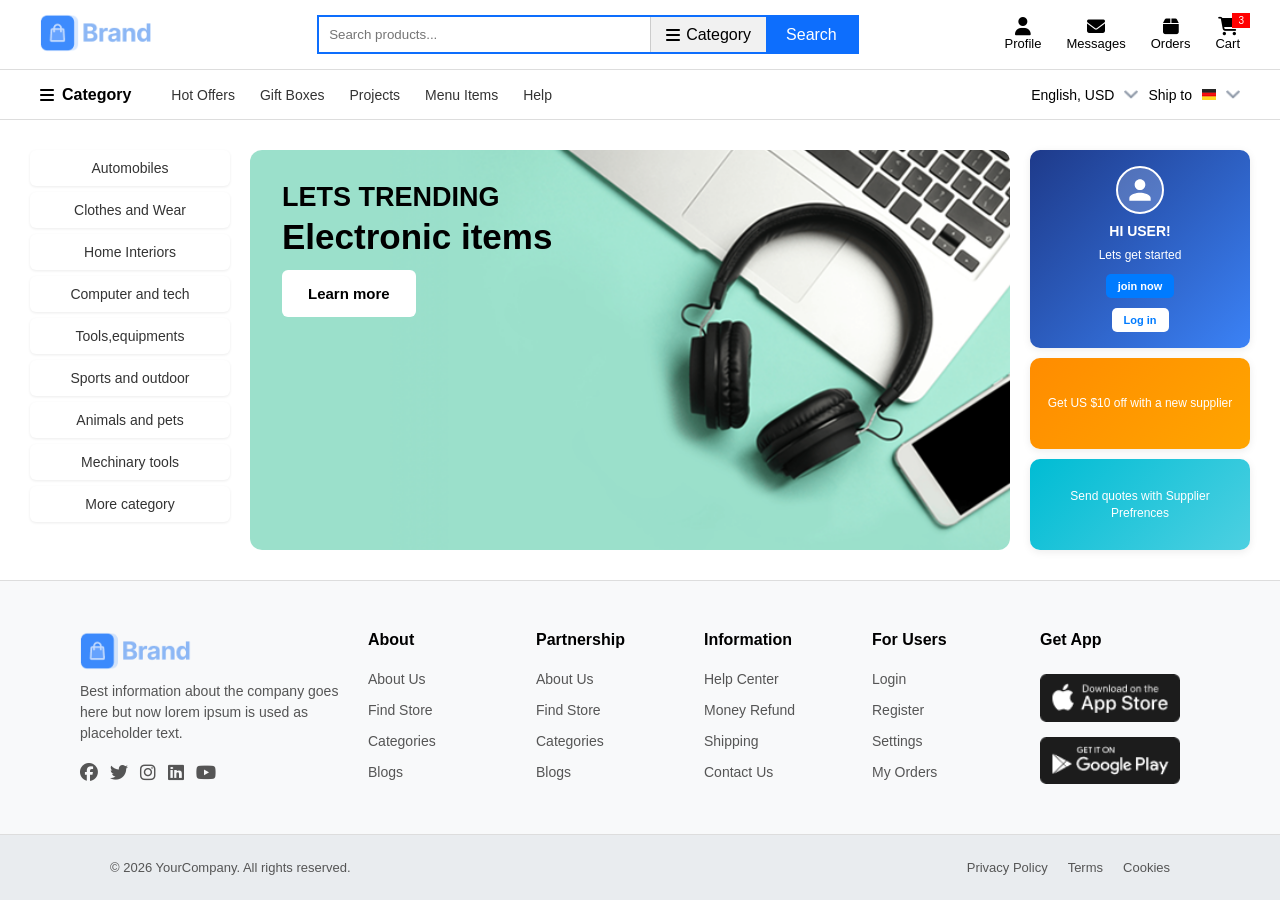
==== index.html @ d57eadd1 "adding content section in website" ====
<!DOCTYPE html>
<html lang="en">
<head>
  <meta charset="UTF-8">
  <meta name="viewport" content="width=device-width, initial-scale=1.0">
  <title>Brand Ecommerce</title>

  <link rel="stylesheet" href="content.css">
</head>
<body>

<div class="page-wrapper">
  <div id="header"></div>
  <div id="content">
     <div class = "left-side">
          <ul>
            <li>Automobiles</li>
            <li>Clothes and Wear</li>
            <li>Home Interiors</li>
            <li>Computer and tech</li>
            <li>Tools,equipments</li>
            <li>Sports and outdoor</li>
            <li>Animals and pets</li>
            <li>Mechinary tools</li>
            <li>More category</li>
          </ul>
         </div>
         <div class = "midle-side">
          <div>
            <h2>Lets trending</h2>
            <h1>Electronic items</h1>
            <button>Learn more</button>
          </div>
          <img  src="/assets/Image/backgrounds/Banner-board-800x420 2.png"/>
         </div>
         <div class = "right-side">
             <div>
               <img src="data:image/svg+xml,%3Csvg xmlns='http://www.w3.org/2000/svg' viewBox='0 0 24 24' fill='white'%3E%3Cpath d='M12 12c2.21 0 4-1.79 4-4s-1.79-4-4-4-4 1.79-4 4 1.79 4 4 4zm0 2c-2.67 0-8 1.34-8 4v2h16v-2c0-2.66-5.33-4-8-4z'/%3E%3C/svg%3E" alt="profile icon">
              <p>HI USER!</p>
              <p>Lets get started</p>
              <button>join now</button>
              <button>Log in </button>
             </div>
             <div>
              <p>Get US $10 off with a new supplier </p>
             </div>
             <div>
              <p>Send quotes with Supplier Prefrences</p>
             </div>
         </div>
  </div>
  <div id="footer"></div>

</div>

<script>
  fetch("header.html")
    .then(res => res.text())
    .then(data => {
      document.getElementById("header").innerHTML = data;
    });

  fetch("footer.html")
    .then(res => res.text())
    .then(data => {
      document.getElementById("footer").innerHTML = data;
    });
</script>

</body>
</html>
---- content.css ----
/* Global Styling */
html, body {
  height: 100%;
  margin: 0;
  font-family: 'Segoe UI', Tahoma, Geneva, Verdana, sans-serif;
}

.page-wrapper {
  min-height: 100vh;
  display: flex;
  flex-direction: column;
}

/* Content Section Styling */
#content {
  display: flex;
  gap: 20px;
  padding: 30px;
  background-color: white;
  flex: 1;
  max-height: 500px;
}

/* Left Side - Categories List */
.left-side {
  flex: 0 0 200px;
  display: flex;
  flex-direction: column;
}

.left-side ul {
  list-style: none;
  padding: 0;
  margin: 0;
  display: flex;
  flex-direction: column;
  gap: 6px;
}

.left-side li {
  padding: 10px 14px;
  background-color: #fff;
  border: none;
  border-radius: 6px;
  cursor: pointer;
  font-size: 14px;
  font-weight: 500;
  color: #333;
  transition: all 0.3s ease;
  text-align: center;
  box-shadow: 0 1px 3px rgba(0, 0, 0, 0.08);
}

.left-side li:hover {
  background-color: #007bff;
  color: white;
  box-shadow: 0 2px 8px rgba(0, 123, 255, 0.25);
}

/* Middle Side - Banner Section */
.midle-side {
  flex: 1;
  position: relative;
  border-radius: 12px;
  overflow: hidden;
  display: flex;
  align-items: flex-start;
  justify-content: flex-start;
  min-height: 280px;
}

.midle-side img {
  width: 100%;
  height: 100%;
  object-fit: cover;
  position: absolute;
  top: 0;
  left: 0;
  z-index: 1;
}

.midle-side > div {
  position: relative;
  z-index: 2;
  padding: 32px;
  color: white;
}
.midle-side h2 {
  margin: 0 0 4px 0;
  font-size: 27px;
  font-weight: 700;
  text-transform: uppercase;
  color:black;
}

.midle-side h1 {
  margin: 0 0 13px 0;
  font-size: 35px;
  font-weight: 800;
  color:black ;
}

.midle-side button {
  padding: 15px 26px;
  background-color: white;
  color: black;
  border: none;
  border-radius: 6px;
  font-size: 15px;
  font-weight: 600;
  cursor: pointer;
  transition: all 0.3s ease;
}

.midle-side button:hover {
  background-color: #007bff;
  color: white;
  transform: scale(1.05);
}

/* Right Side - User Info Section */
.right-side {
  flex: 0 0 220px;
  display: flex;
  flex-direction: column;
  gap: 10px;
  max-height: 420px;
}

.right-side > div {
  flex: 1;
  border-radius: 10px;
  padding: 16px;
  display: flex;
  flex-direction: column;
  gap: 8px;
  box-shadow: 0 2px 8px rgba(0, 0, 0, 0.08);
  justify-content: center;
  align-items: center;
  text-align: center;
}

/* First Right Div - Profile Section */
.right-side > div:first-child {
  background: linear-gradient(135deg, #1e3a8a 0%, #3b82f6 100%);
  color: white;
  gap: 8px;
}

.right-side > div:first-child img {
  width: 48px;
  height: 48px;
  border-radius: 50%;
  background-color: rgba(255, 255, 255, 0.2);
  padding: 6px;
  border: 2px solid white;
}

.right-side > div:first-child p {
  margin: 0;
  font-size: 12px;
  line-height: 1.3;
}

.right-side > div:first-child p:first-of-type {
  font-size: 14px;
  font-weight: 700;
}

.right-side > div:first-child button {
  padding: 6px 12px;
  border: none;
  border-radius: 5px;
  font-size: 11px;
  font-weight: 600;
  cursor: pointer;
  transition: all 0.3s ease;
  margin-top: 2px;
}

.right-side > div:first-child button:first-of-type {
  background-color: #007bff;
  color: white;
}

.right-side > div:first-child button:first-of-type:hover {
  background-color: #0056b3;
}

.right-side > div:first-child button:last-of-type {
  background-color: white;
  color: #007bff;
}

.right-side > div:first-child button:last-of-type:hover {
  background-color: rgba(255, 255, 255, 0.9);
}

/* Second Right Div - Orange Section */
.right-side > div:nth-child(2) {
  background: linear-gradient(135deg, #ff8c00 0%, #ffa500 100%);
  color: white;
}

.right-side > div:nth-child(2) p {
  margin: 0;
  font-size: 12px;
  line-height: 1.4;
  font-weight: 500;
}

/* Third Right Div - Sky Blue Section */
.right-side > div:nth-child(3) {
  background: linear-gradient(135deg, #00bcd4 0%, #4dd0e1 100%);
  color: white;
}

.right-side > div:nth-child(3) p {
  margin: 0;
  font-size: 12px;
  line-height: 1.4;
  font-weight: 500;
}

/* Responsive Design */
@media (max-width: 1200px) {
  #content {
    flex-direction: column;
    gap: 24px;
  }

  .left-side {
    flex: none;
  }

  .left-side ul {
    flex-direction: row;
    flex-wrap: wrap;
  }

  .left-side li {
    flex: 0 1 calc(50% - 6px);
  }

  .midle-side {
    min-height: 300px;
    order: 2;
  }

  .right-side {
    flex: none;
  }
}

@media (max-width: 768px) {
  #content {
    padding: 20px;
  }

  .left-side li {
    flex: 0 1 calc(33.333% - 8px);
  }

  .midle-side h1 {
    font-size: 24px;
  }

  .midle-side > div {
    padding: 24px;
  }

  .right-side > div {
    padding: 16px;
  }
}
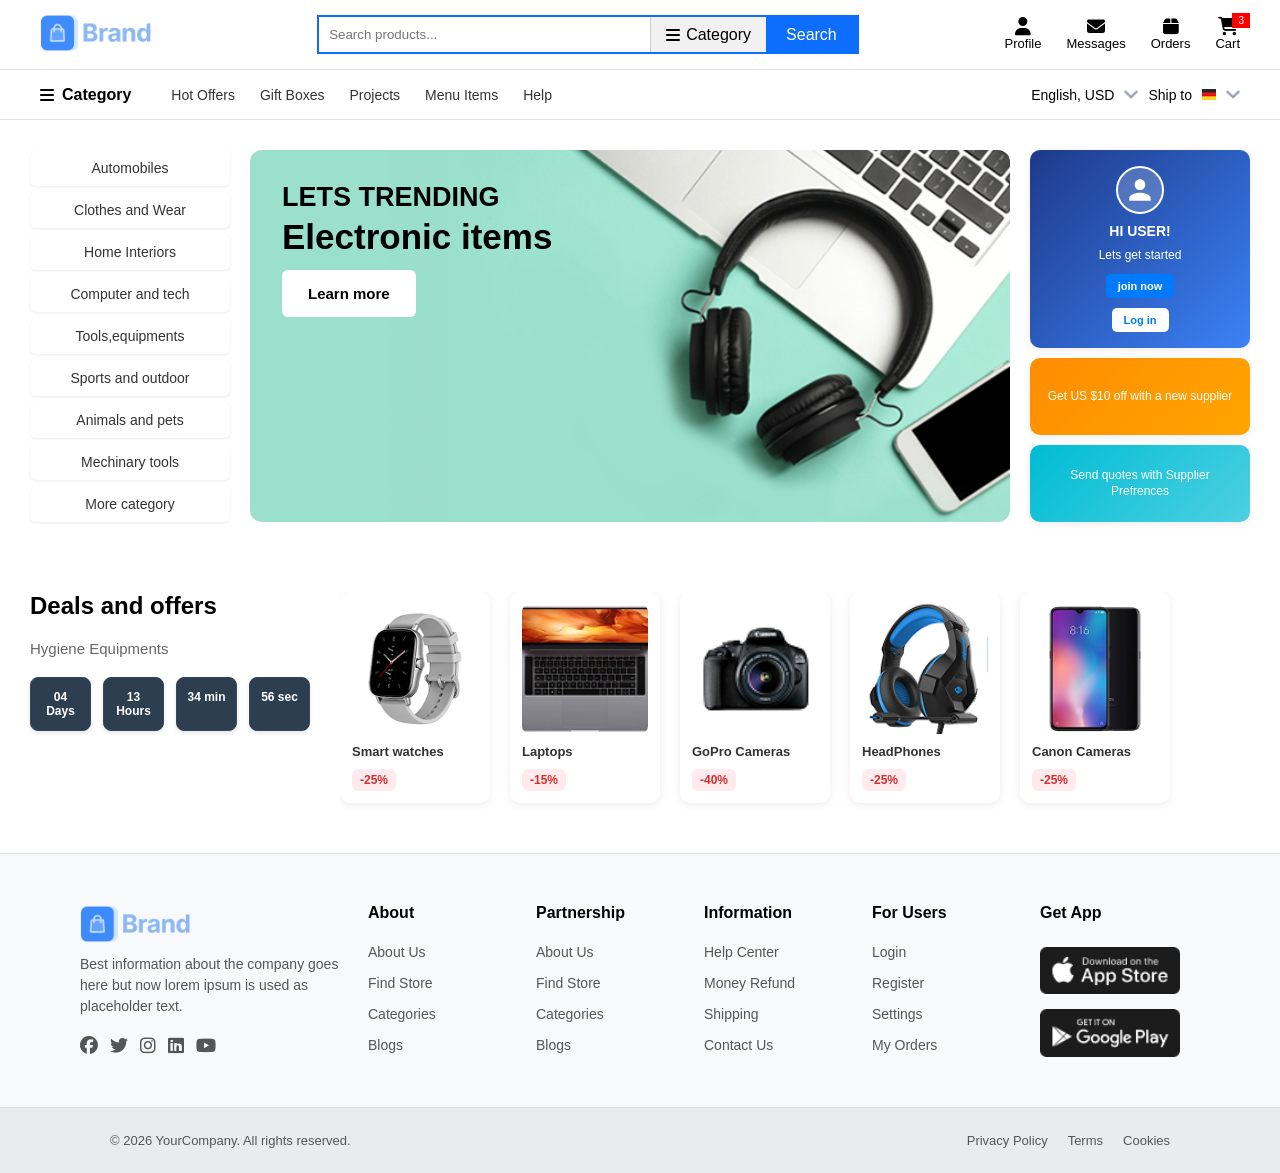
==== commit b7adc035: "add offer and deals section for devices" ====
--- a/index.html
+++ b/index.html
@@ -49,6 +49,53 @@
              </div>
          </div>
   </div>
+  <div class = "offer-products">
+    <div  class = "days">
+      <h4>Deals and offers</h4>
+      <p>Hygiene Equipments</p>
+      <div>
+         <div class="day">
+          04 Days
+         </div>
+          <div class="day">
+          13 Hours
+         </div>
+          <div class="day">
+          34 min 
+         </div>
+          <div class="day">
+          56 sec
+         </div>
+      </div>
+    </div>
+    <div class = "images">
+      <div>
+        <img src="/assets/Image/tech/8.png" alt="watch">
+        <p>Smart watches</p>
+        <p>-25%</p>
+      </div>
+      <div>
+        <img src="/assets/Image/tech/image 34.png" alt="laptop">
+        <p>Laptops</p>
+        <p>-15%</p>
+      </div>
+      <div>
+        <img src="/assets/Image/tech/6.png" alt="cameras">
+        <p>GoPro Cameras</p>
+        <p>-40%</p>
+      </div>
+      <div>
+        <img src="/assets/Image/tech/image 29.png" alt="headphones">
+        <p>HeadPhones</p>
+        <p>-25%</p>
+      </div>
+      <div>
+        <img src="/assets/Image/tech/image 23.png" alt="mobiles">
+        <p>Canon Cameras</p>
+        <p>-25%</p>
+      </div>
+    </div>
+  </div>
   <div id="footer"></div>
 
 </div>
--- a/content.css
+++ b/content.css
@@ -222,6 +222,105 @@
   font-weight: 500;
 }
 
+/* Offer Products Section */
+.offer-products {
+  display: flex;
+  gap: 30px;
+  padding: 40px 30px;
+  background-color: white;
+  min-height: auto;
+}
+
+/* Days Section */
+.offer-products .days {
+  flex: 0 0 280px;
+  display: flex;
+  flex-direction: column;
+  gap: 20px;
+}
+
+.offer-products .days h4 {
+  font-size: 24px;
+  font-weight: 700;
+  color: #000;
+}
+
+.offer-products .days > p {
+  font-size: 15px;
+  font-weight: 400;
+  color: #666;
+}
+
+.offer-products .days > div {
+  display: flex;
+  flex-direction: row;
+  gap: 12px;
+}
+
+.offer-products .day {
+  flex: 1;
+  padding: 12px 8px;
+  background-color: #2c3e50;
+  border: 1px solid #34495e;
+  border-radius: 8px;
+  text-align: center;
+  font-size: 12px;
+  font-weight: 600;
+  color: white;
+  box-shadow: 0 2px 4px rgba(0, 0, 0, 0.1);
+}
+
+/* Images Section */
+.offer-products .images {
+  flex: 1;
+  display: flex;
+  gap: 20px;
+  overflow-x: auto;
+  padding-bottom: 10px;
+}
+
+.offer-products .images > div {
+  flex: 0 0 150px;
+  display: flex;
+  flex-direction: column;
+  gap: 10px;
+  background-color: #fff;
+  border-radius: 10px;
+  padding: 12px;
+  box-shadow: 0 2px 8px rgba(0, 0, 0, 0.08);
+  transition: all 0.3s ease;
+  cursor: pointer;
+}
+
+.offer-products .images > div:hover {
+  transform: translateY(-4px);
+  box-shadow: 0 4px 16px rgba(0, 0, 0, 0.12);
+}
+
+.offer-products .images img {
+  width: 100%;
+  height: 130px;
+  object-fit: cover;
+  border-radius: 8px;
+}
+
+.offer-products .images p {
+  margin: 0;
+  font-size: 13px;
+  color: #333;
+  font-weight: 600;
+}
+
+.offer-products .images p:last-child {
+  background-color: #ffebee;
+  color: #d32f2f;
+  padding: 4px 8px;
+  border-radius: 6px;
+  width: fit-content;
+  font-size: 12px;
+  font-weight: 700;
+}
+
 /* Responsive Design */
 @media (max-width: 1200px) {
   #content {
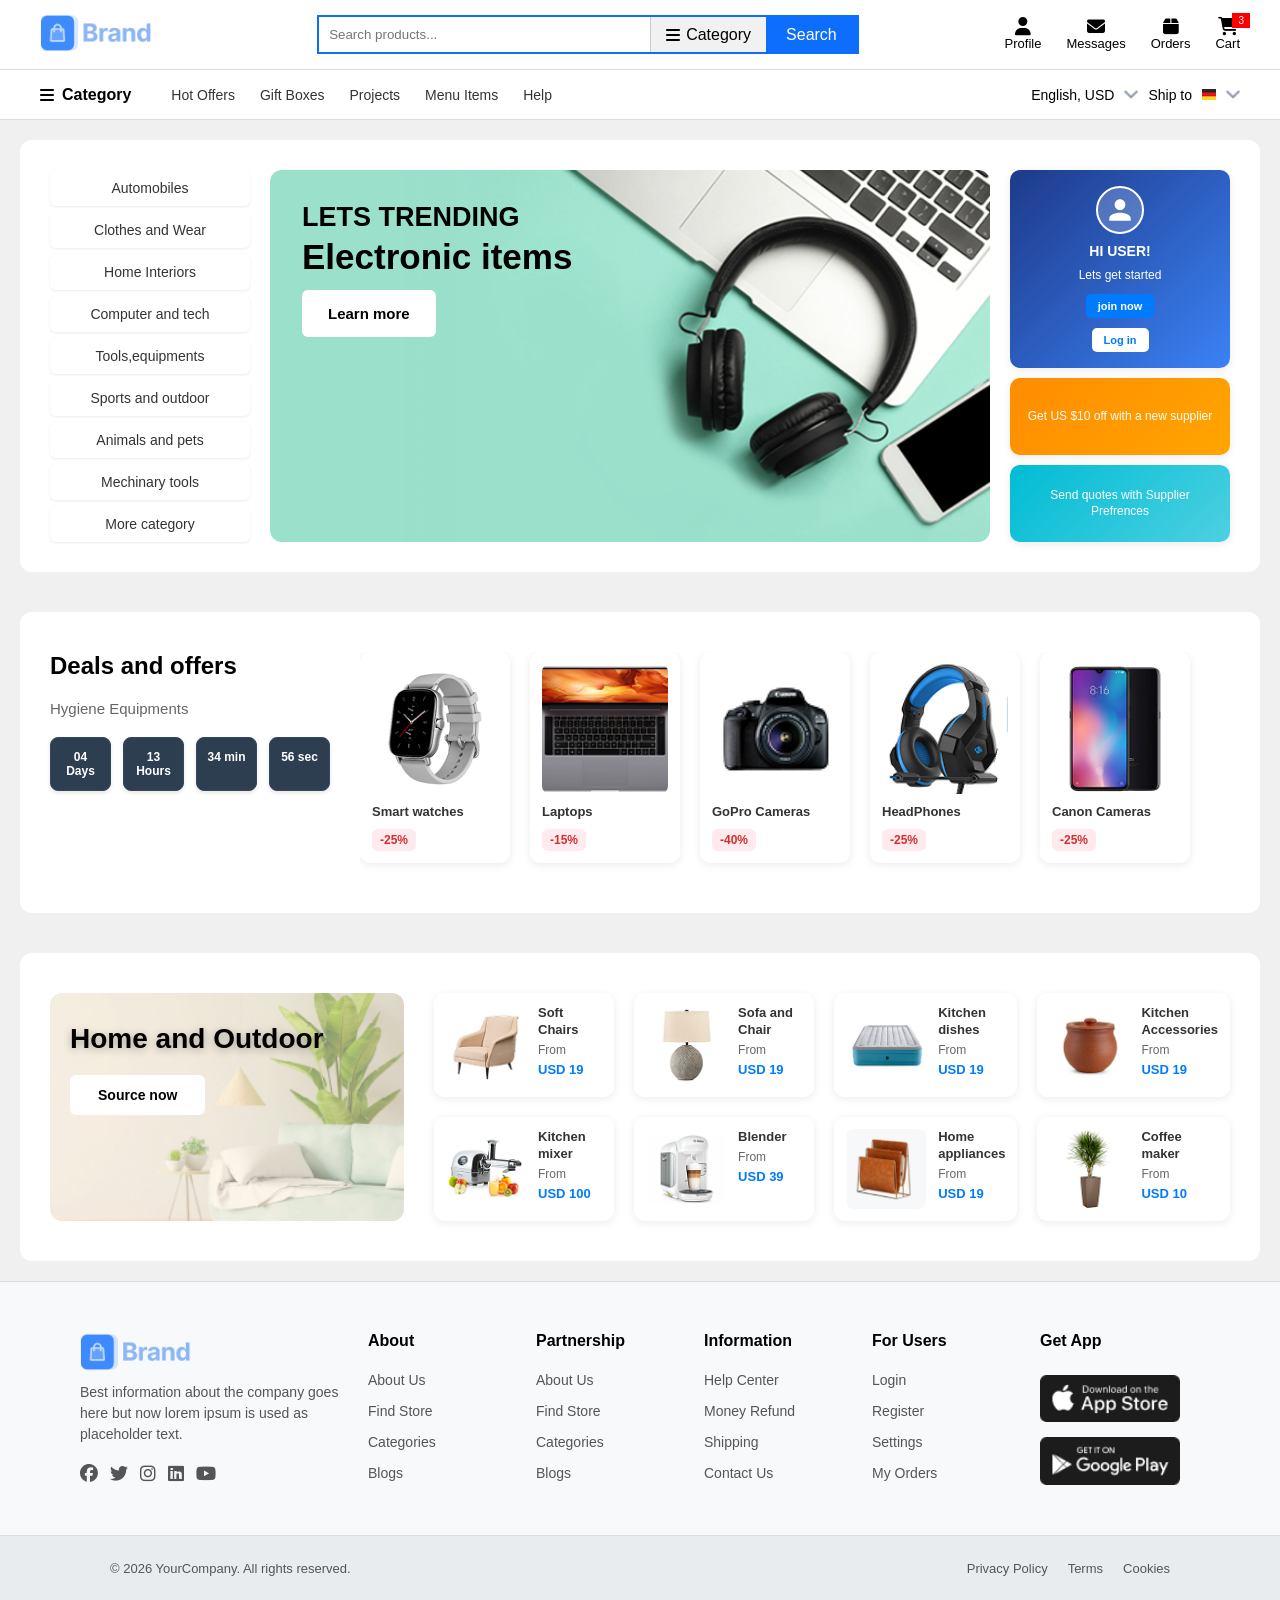
==== commit d7f13a35: "section of home decor and home appliances is added" ====
--- a/index.html
+++ b/index.html
@@ -96,6 +96,79 @@
       </div>
     </div>
   </div>
+  <div class = "home-decor">
+    <div class = "left-home">
+          <h2>Home and Outdoor</h2>
+          <button>Source now</button>
+          <img src="/assets/Image/backgrounds/Group 969.png" alt="background sofa">
+    </div>
+    <div class = "right-home">
+       <div>
+        <img src="/assets/Image/interior/1.png" alt="sofa">
+        <div>
+          <h3>Soft Chairs</h3>
+          <p>From</p>
+          <p>USD 19</p>
+        </div>
+       </div>
+       <div>
+        <img src="/assets/Image/interior/6.png" alt="lamp">
+        <div>
+          <h3>Sofa and Chair</h3>
+          <p>From</p>
+          <p>USD 19</p>
+        </div>
+       </div>
+       <div>
+        <img src="/assets/Image/interior/image 93.png" alt="kitchen dishes">
+        <div>
+          <h3>Kitchen dishes</h3>
+          <p>From</p>
+          <p>USD 19</p>
+        </div>
+       </div>
+       <div>
+        <img src="/assets/Image/interior/3.png" alt="">
+        <div>
+          <h3>Kitchen Accessories</h3>
+          <p>From</p>
+          <p>USD 19</p>
+        </div>
+       </div>
+       <div>
+        <img src="/assets/Image/interior/9.png" alt="Kitchen mixer">
+        <div>
+          <h3>Kitchen mixer</h3>
+          <p>From</p>
+          <p>USD 100</p>
+        </div>
+       </div>
+       <div>
+        <img src="/assets/Image/interior/8.png" alt="Blender">
+        <div>
+          <h3>Blender</h3>
+          <p>From</p>
+          <p>USD 39</p>
+        </div>
+       </div>
+       <div>
+        <img src="/assets/Image/interior/7.png" alt="Home appliances">
+        <div>
+          <h3>Home appliances</h3>
+          <p>From</p>
+          <p>USD 19</p>
+        </div>
+       </div>
+       <div>
+        <img src="/assets/Image/interior/image 89.png" alt="Coffee maker">
+        <div>
+          <h3>Coffee maker</h3>
+          <p>From</p>
+          <p>USD 10</p>
+        </div>
+       </div>
+    </div>
+  </div>
   <div id="footer"></div>
 
 </div>
--- a/content.css
+++ b/content.css
@@ -3,6 +3,7 @@
   height: 100%;
   margin: 0;
   font-family: 'Segoe UI', Tahoma, Geneva, Verdana, sans-serif;
+  background-color: #f0f0f0;
 }
 
 .page-wrapper {
@@ -19,6 +20,8 @@
   background-color: white;
   flex: 1;
   max-height: 500px;
+  margin: 20px;
+  border-radius: 12px;
 }
 
 /* Left Side - Categories List */
@@ -229,6 +232,8 @@
   padding: 40px 30px;
   background-color: white;
   min-height: auto;
+  margin: 20px;
+  border-radius: 12px;
 }
 
 /* Days Section */
@@ -321,6 +326,129 @@
   font-weight: 700;
 }
 
+/* Home Decor Section */
+.home-decor {
+  display: flex;
+  gap: 30px;
+  padding: 40px 30px;
+  background-color: white;
+  min-height: auto;
+  margin: 20px;
+  border-radius: 12px;
+}
+
+/* Left Home Section */
+.home-decor .left-home {
+  flex: 0 0 30%;
+  position: relative;
+  border-radius: 12px;
+  overflow: hidden;
+  display: flex;
+  flex-direction: column;
+  justify-content: flex-start;
+  align-items: flex-start;
+}
+
+.home-decor .left-home img {
+  width: 100%;
+  height: 100%;
+  object-fit: cover;
+  position: absolute;
+  top: 0;
+  left: 0;
+  z-index: 1;
+}
+
+.home-decor .left-home h2 {
+  position: relative;
+  z-index: 2;
+  margin: 30px 0 0 20px;
+  font-size: 28px;
+  font-weight: 700;
+  color:black;
+  text-shadow: 0 2px 8px rgba(0, 0, 0, 0.3);
+}
+
+.home-decor .left-home button {
+  position: relative;
+  z-index: 2;
+  margin: 20px 0 0 20px;
+  padding: 12px 28px;
+  background-color: white;
+  color:black;
+  border: none;
+  border-radius: 6px;
+  font-size: 14px;
+  font-weight: 600;
+  cursor: pointer;
+  transition: all 0.3s ease;
+}
+
+.home-decor .left-home button:hover {
+  background-color: #0056b3;
+  transform: scale(1.05);
+}
+
+/* Right Home Section */
+.home-decor .right-home {
+  flex: 1;
+  display: grid;
+  grid-template-columns: repeat(4, 1fr);
+  grid-template-rows: auto auto;
+  gap: 20px;
+}
+
+.home-decor .right-home > div {
+  display: flex;
+  gap: 12px;
+  background-color: #fff;
+  border-radius: 10px;
+  padding: 12px;
+  box-shadow: 0 2px 8px rgba(0, 0, 0, 0.08);
+  transition: all 0.3s ease;
+  cursor: pointer;
+}
+
+.home-decor .right-home > div:hover {
+  transform: translateY(-4px);
+  box-shadow: 0 4px 16px rgba(0, 0, 0, 0.12);
+}
+
+.home-decor .right-home img {
+  width: 80px;
+  height: 80px;
+  object-fit: cover;
+  border-radius: 8px;
+  flex-shrink: 0;
+}
+
+.home-decor .right-home h3 {
+  margin: 0;
+  font-size: 13px;
+  font-weight: 600;
+  color: #333;
+  line-height: 1.3;
+}
+
+.home-decor .right-home p {
+  margin: 0;
+  font-size: 12px;
+  color: #666;
+  line-height: 1.3;
+}
+
+.home-decor .right-home p:last-of-type {
+  color: #007bff;
+  font-weight: 700;
+  font-size: 13px;
+}
+
+.home-decor .right-home > div > div {
+  display: flex;
+  flex-direction: column;
+  gap: 4px;
+}
+
 /* Responsive Design */
 @media (max-width: 1200px) {
   #content {
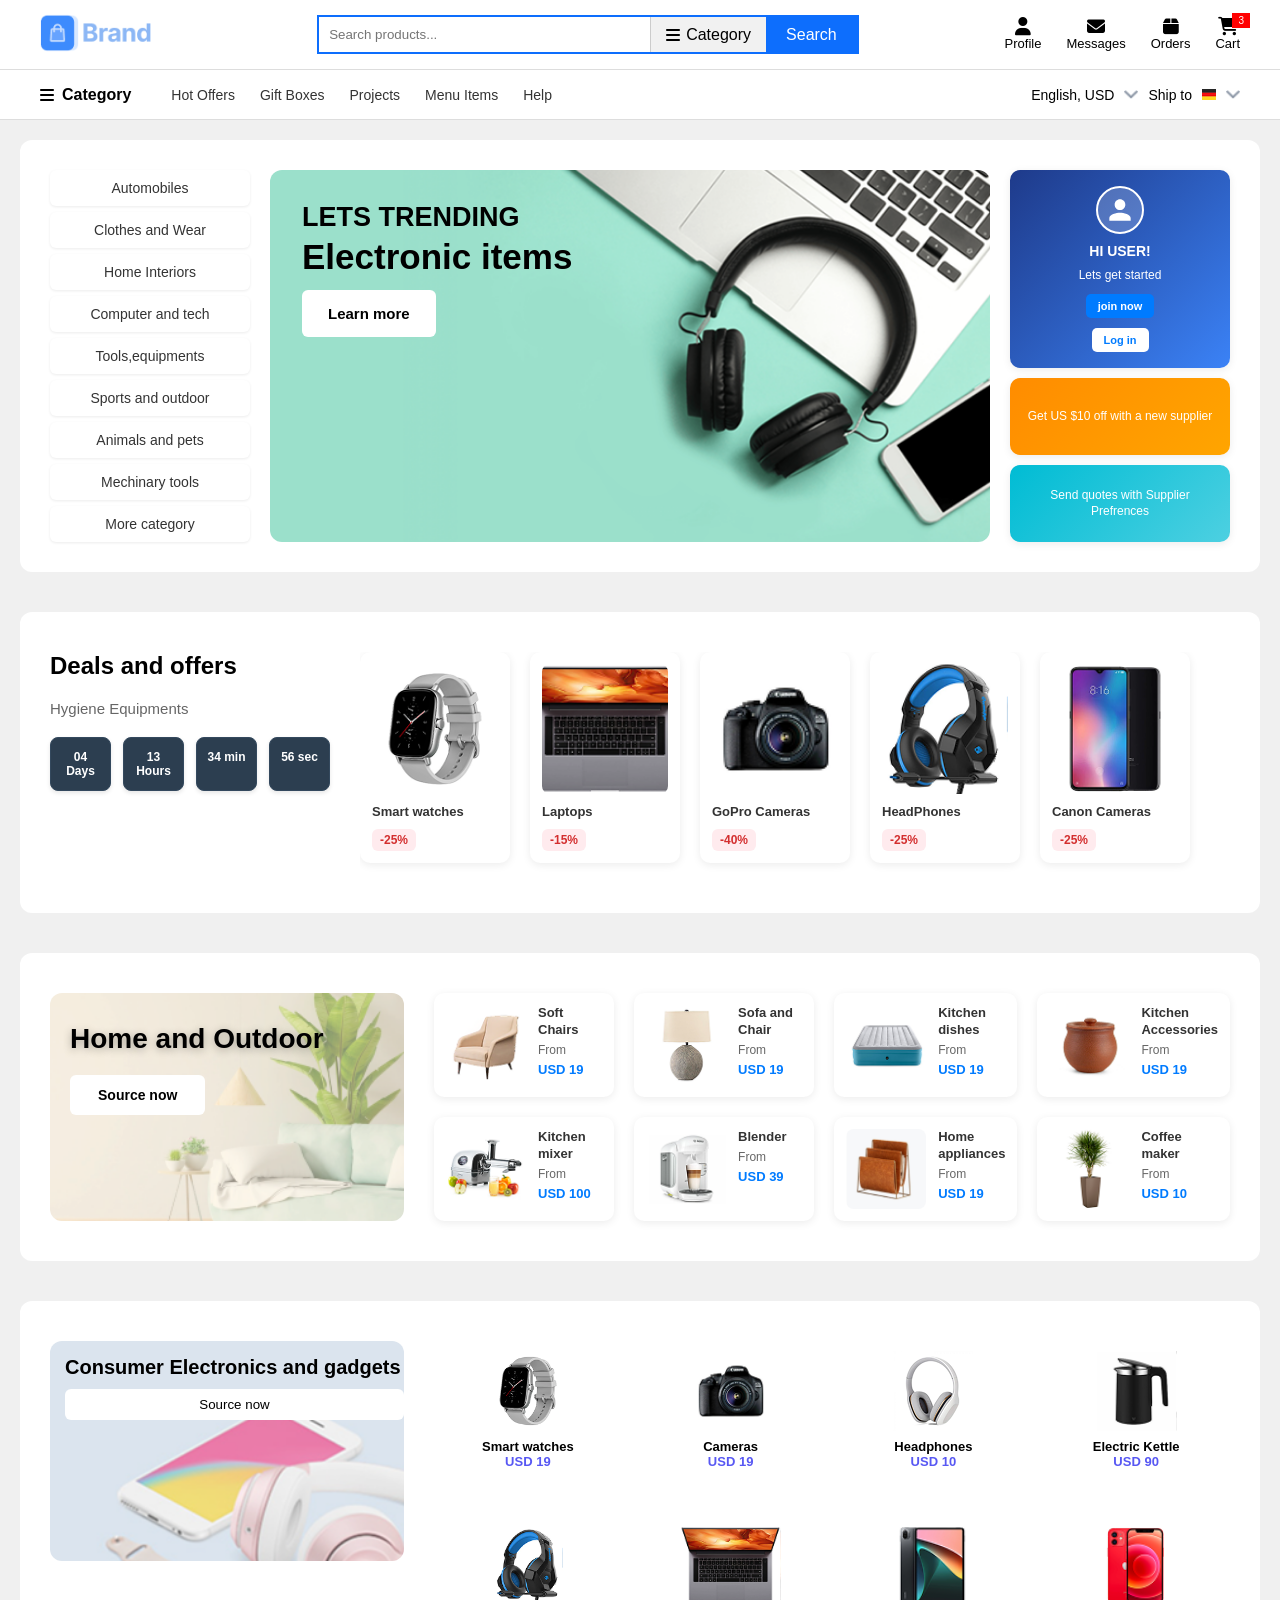
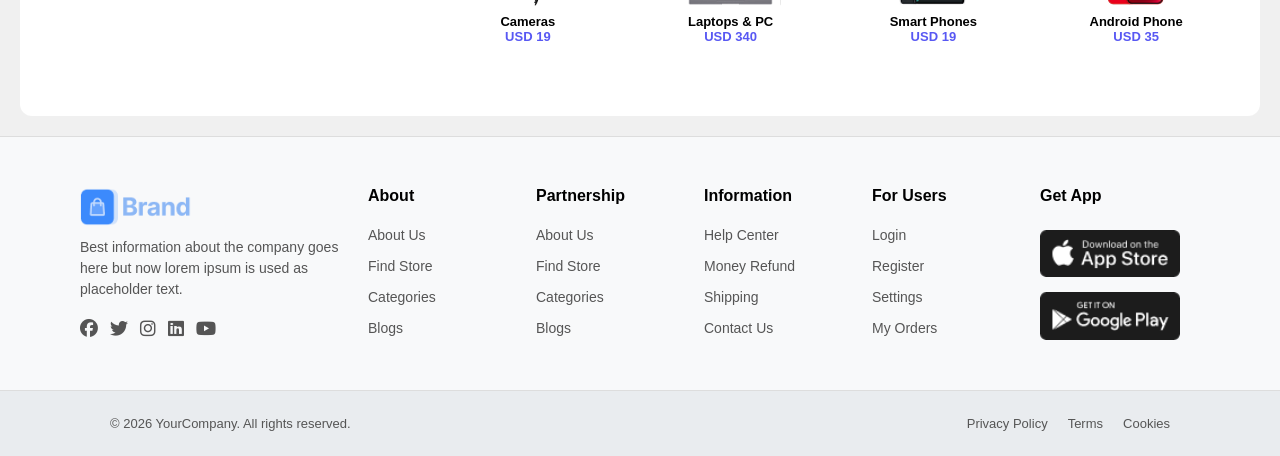
==== commit 018003e7: "add gadgets and consumer electronics section" ====
--- a/index.html
+++ b/index.html
@@ -169,10 +169,92 @@
        </div>
     </div>
   </div>
+  <div class="electronic-items">
+
+  <!-- LEFT SIDE -->
+  <div class="items-sideleft">
+    <h2>Consumer Electronics and gadgets</h2>
+    <button>Source now</button>
+    <img src="/assets/Image/backgrounds/image 98.png" alt="mobile image" />
+  </div>
+
+  <!-- RIGHT SIDE -->
+  <div class="items-sideright">
+
+    <div class="product-card">
+      <img src="/assets/Image/tech/8.png" alt="watch"/>
+      <div class="product-info">
+        <h3>Smart watches</h3>
+        <p>USD 19</p>
+      </div>
+    </div>
+
+    <div class="product-card">
+      <img src="/assets/Image/tech/6.png" alt="camera"/>
+      <div class="product-info">
+        <h3>Cameras</h3>
+        <p>USD 19</p>
+      </div>
+    </div>
+
+    <div class="product-card">
+      <img src="/assets/Image/tech/image 86.png" alt="headphones"/>
+      <div class="product-info">
+        <h3>Headphones</h3>
+        <p>USD 10</p>
+      </div>
+    </div>
+
+    <div class="product-card">
+      <img src="/assets/Image/tech/image 85.png" alt="kettle"/>
+      <div class="product-info">
+        <h3>Electric Kettle</h3>
+        <p>USD 90</p>
+      </div>
+    </div>
+
+    <div class="product-card">
+      <img src="/assets/Image/tech/image 29.png" alt="camera"/>
+      <div class="product-info">
+        <h3>Cameras</h3>
+        <p>USD 19</p>
+      </div>
+    </div>
+
+    <div class="product-card">
+      <img src="/assets/Image/tech/image 34.png" alt="laptop"/>
+      <div class="product-info">
+        <h3>Laptops & PC</h3>
+        <p>USD 340</p>
+      </div>
+    </div>
+
+    <div class="product-card">
+      <img src="/assets/Image/tech/image 32.png" alt="phone"/>
+      <div class="product-info">
+        <h3>Smart Phones</h3>
+        <p>USD 19</p>
+      </div>
+    </div>
+
+    <div class="product-card">
+      <img src="/assets/Image/tech/image 33.png" alt="android"/>
+      <div class="product-info">
+        <h3>Android Phone</h3>
+        <p>USD 35</p>
+      </div>
+    </div>
+
+  </div>
+</div>
+  </div>
+
   <div id="footer"></div>
 
 </div>
-
+<div>
+  
+</div>
 <script>
   fetch("header.html")
     .then(res => res.text())
--- a/content.css
+++ b/content.css
@@ -385,7 +385,8 @@
 }
 
 .home-decor .left-home button:hover {
-  background-color: #0056b3;
+  background-color: #1874d6;
+  color: #fff;
   transform: scale(1.05);
 }
 
@@ -500,3 +501,110 @@
     padding: 16px;
   }
 }
+
+.electronic-items {
+  display: flex;
+  gap: 30px;
+  padding: 40px 30px;
+  background-color: white;
+  margin: 20px;
+  border-radius: 12px;
+}
+
+/* LEFT SIDE */
+.items-sideleft {
+  flex: 0 0 30%;
+  position: relative;
+  border-radius: 12px;
+  overflow: hidden;
+  height: 220px;
+  display: flex;
+  flex-direction: column;
+  justify-content: flex-start;
+}
+
+.items-sideleft img {
+  position: absolute;
+  width: 100%;
+  height: 100%;
+  object-fit: cover;
+  top: 0;
+  left: 0;
+  z-index: 1;
+}
+
+.items-sideleft h2,
+.items-sideleft button {
+  position: relative;
+  z-index: 2;
+  margin-left: 15px;
+}
+
+.items-sideleft h2 {
+  margin-top: 15px;
+  font-size: 20px;
+}
+
+.items-sideleft button {
+  margin-top: 10px;
+  padding: 8px 20px;
+  background: white;
+  border: none;
+  border-radius: 6px;
+  cursor: pointer;
+}
+
+.items-sideleft button:hover {
+  background: #1874d6;
+  color: white;
+}
+
+/* RIGHT SIDE GRID */
+.items-sideright {
+  flex: 1;
+  display: grid;
+  grid-template-columns: repeat(4, 1fr);
+  gap: 15px;
+}
+
+/* PRODUCT CARD */
+.product-card {
+  background: #fff;
+  border-radius: 10px;
+  padding: 10px;
+  display: flex;
+  flex-direction: column;
+  align-items: center;
+  transition: 0.3s;
+  height: 160px;
+}
+
+.product-card:hover {
+  transform: translateY(-4px);
+  box-shadow: 0 4px 15px rgba(0,0,0,0.15);
+}
+
+/* 🔥 IMAGE FIX (MAIN SOLUTION) */
+.product-card img {
+  width: 100%;
+  height: 80px;              /* FIXED HEIGHT */
+  object-fit: contain;       /* IMPORTANT */
+  margin-bottom: 8px;
+}
+
+/* TEXT */
+.product-info {
+  text-align: center;
+}
+
+.product-info h3 {
+  font-size: 13px;
+  margin: 0;
+}
+
+.product-info p {
+  font-size: 13px;
+  color:rgb(88, 88, 243);
+  font-weight: bold;
+  margin: 0;
+}
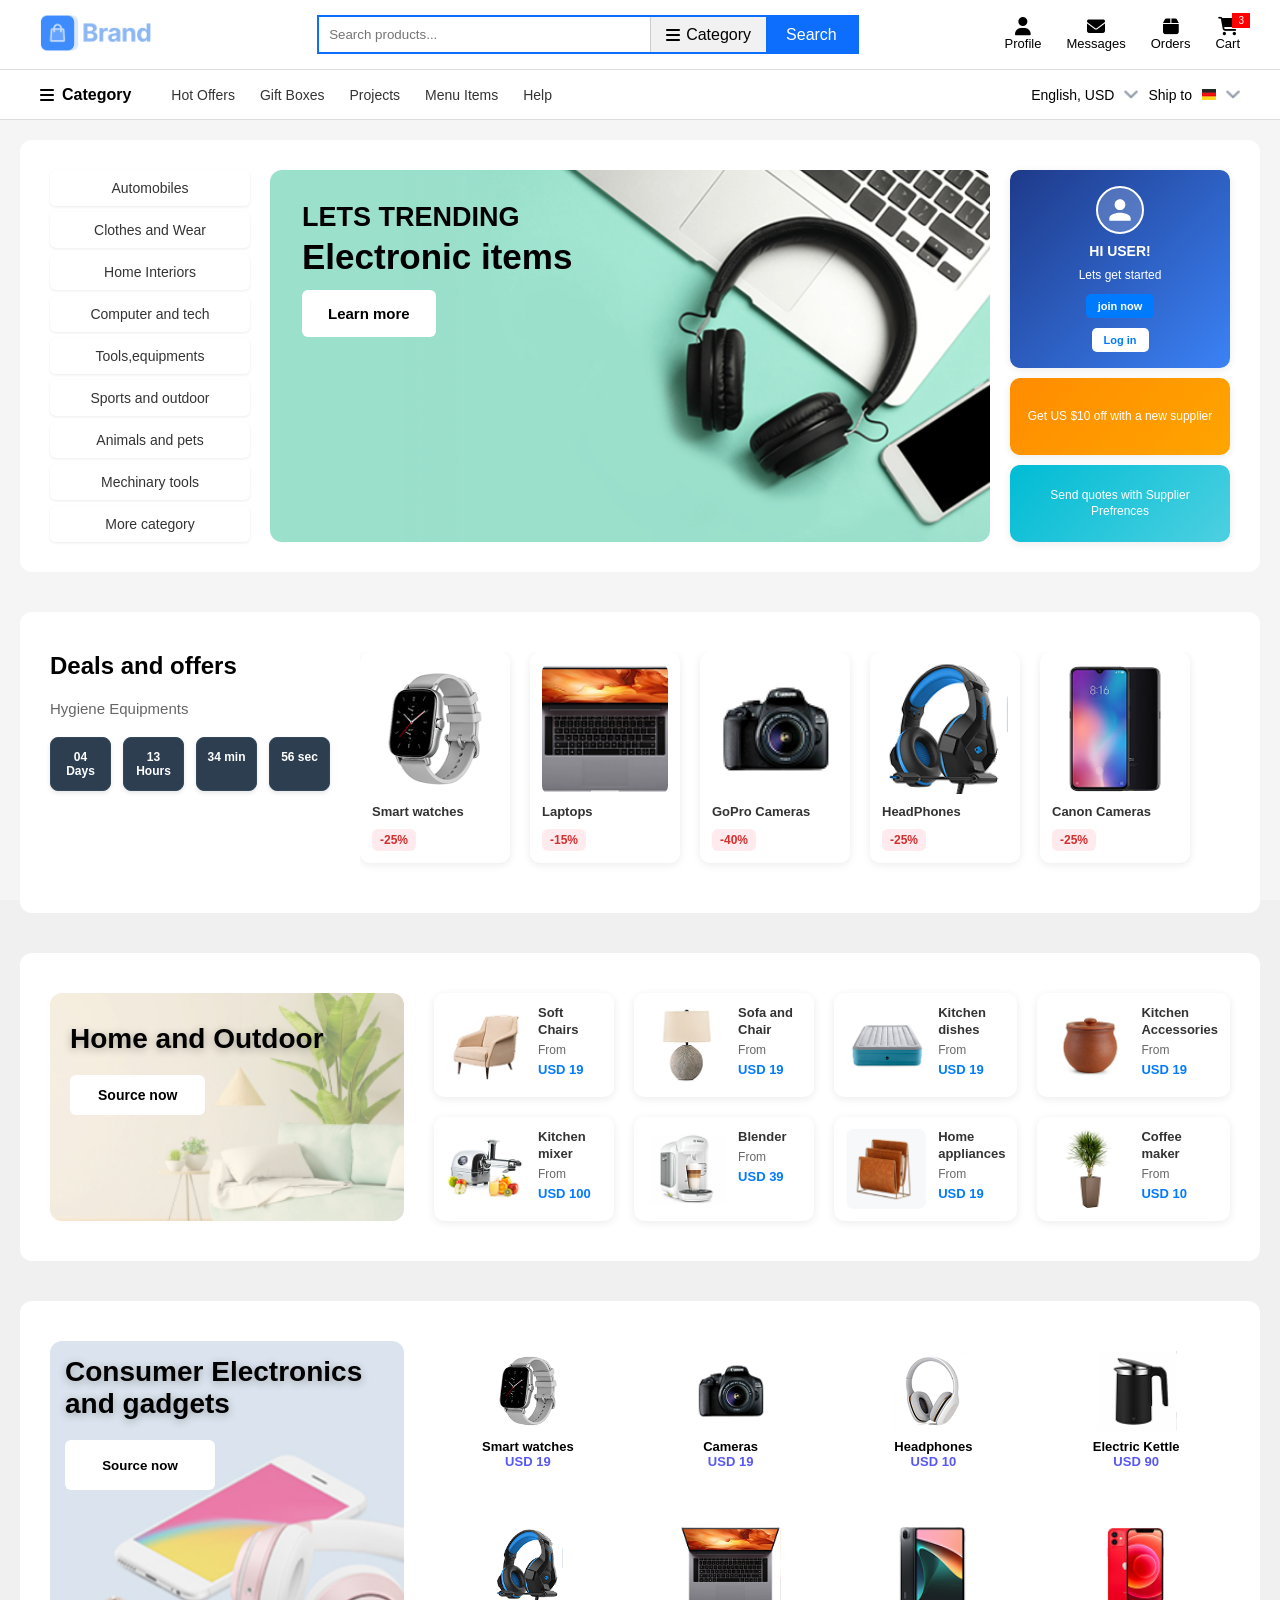
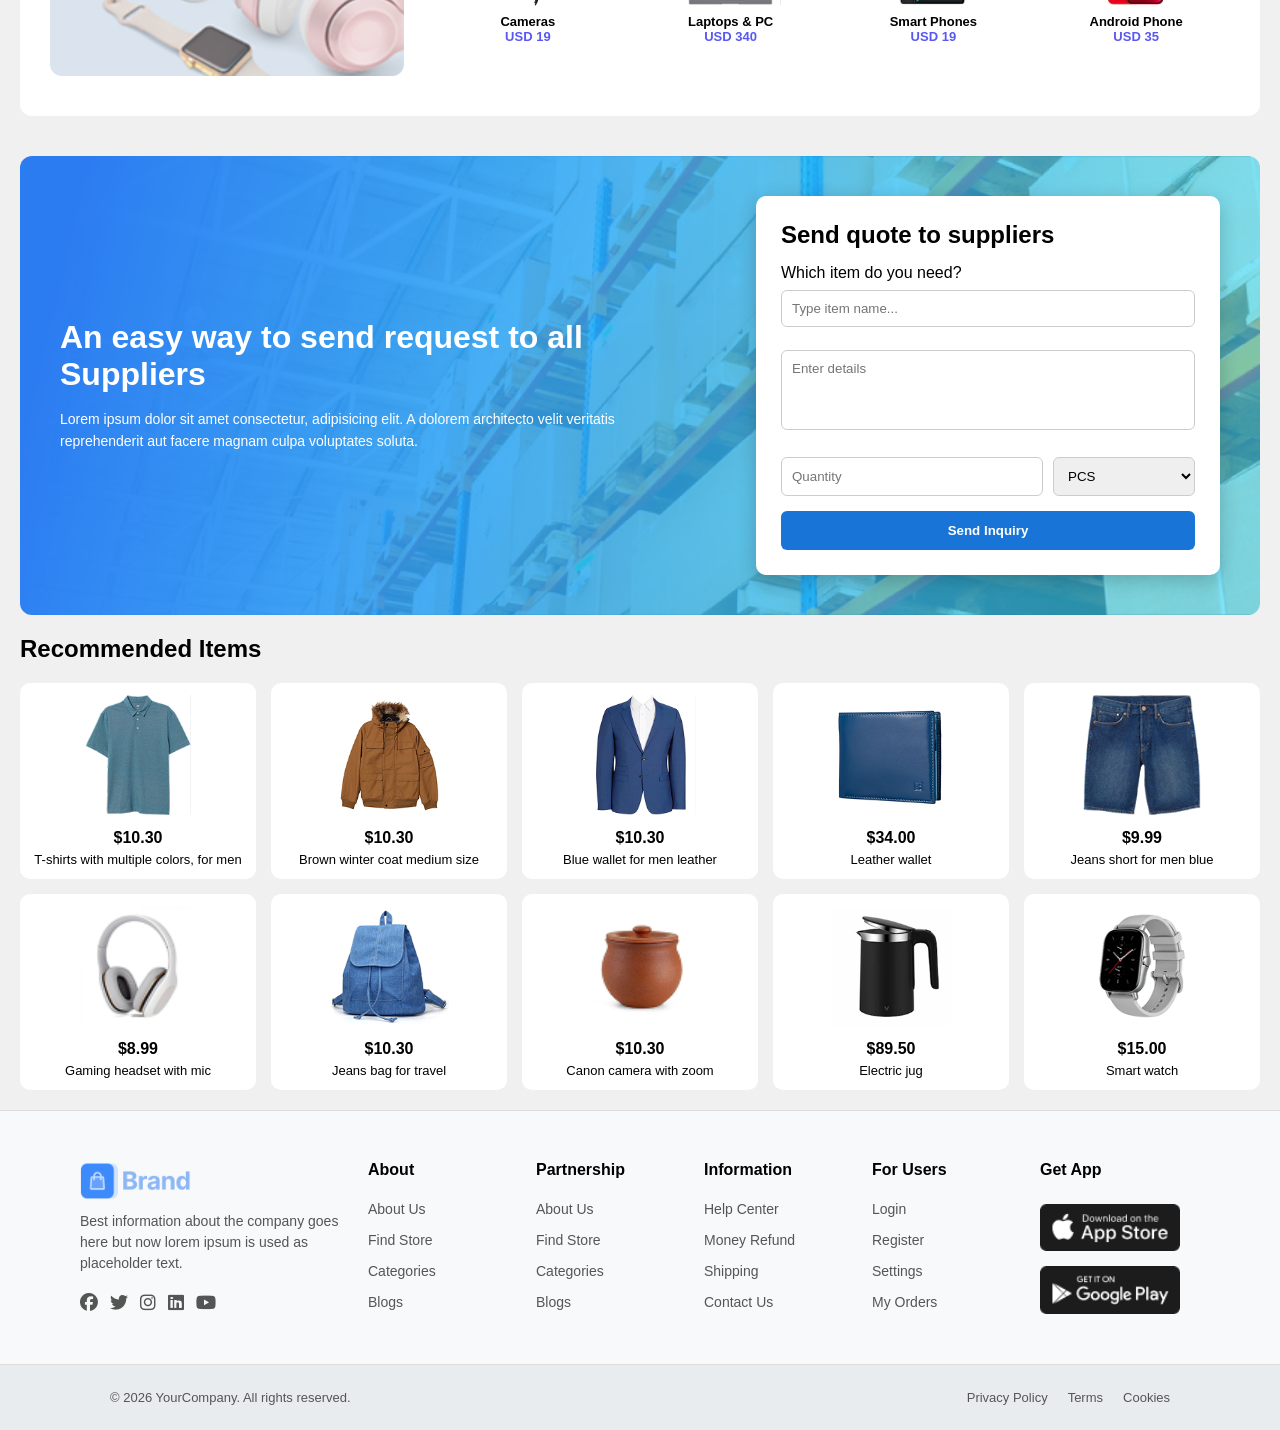
==== commit 2580c1b8: "Create recommended items section with responsive grid and product card design - Added structured HTM" ====
--- a/index.html
+++ b/index.html
@@ -169,7 +169,7 @@
        </div>
     </div>
   </div>
-  <div class="electronic-items">
+ <div class="electronic-items">
 
   <!-- LEFT SIDE -->
   <div class="items-sideleft">
@@ -249,6 +249,111 @@
 </div>
   </div>
 
+ <div class="request-form">
+
+  <!-- LEFT SIDE -->
+  <div class="request-left">
+    <h1>An easy way to send request to all Suppliers</h1>
+    <p>
+      Lorem ipsum dolor sit amet consectetur, adipisicing elit. 
+      A dolorem architecto velit veritatis reprehenderit aut facere 
+      magnam culpa voluptates soluta.
+    </p>
+  </div>
+
+  <div class="request-right">
+    <form class="form-box">
+
+      <h2>Send quote to suppliers</h2>
+
+      <label>Which item do you need?</label>
+      <input type="text" placeholder="Type item name..." />
+
+      <textarea placeholder="Enter details"></textarea>
+
+      <div class="form-row">
+        <input type="text" placeholder="Quantity" />
+        <select>
+          <option>PCS</option>
+          <option>KG</option>
+          <option>Boxes</option>
+        </select>
+      </div>
+
+      <button type="submit">Send Inquiry</button>
+
+    </form>
+  </div>
+
+</div>
+<div class="recommended-items">
+  <h2>Recommended Items</h2>
+
+  <div class="items-grid">
+
+    <div class="item-card">
+      <img src="/assets/Layout/alibaba/Image/cloth/Bitmap.png" alt="dress">
+      <p class="price">$10.30</p>
+      <p class="title">T-shirts with multiple colors, for men</p>
+    </div>
+
+    <div class="item-card">
+      <img src="/assets/Layout/alibaba/Image/cloth/2 1.png" alt="">
+      <p class="price">$10.30</p>
+      <p class="title">Brown winter coat medium size</p>
+    </div>
+
+    <div class="item-card">
+      <img src="/assets/Layout/alibaba/Image/cloth/image 30.png" alt="">
+      <p class="price">$10.30</p>
+      <p class="title">Blue wallet for men leather</p>
+    </div>
+
+    <div class="item-card">
+      <img src="/assets/Layout/alibaba/Image/cloth/image 24.png" alt="">
+      <p class="price">$34.00</p>
+      <p class="title">Leather wallet</p>
+    </div>
+
+    <div class="item-card">
+      <img src="/assets/Layout/alibaba/Image/cloth/Bitmap (2).png" alt="">
+      <p class="price">$9.99</p>
+      <p class="title">Jeans short for men blue</p>
+    </div>
+
+    <div class="item-card">
+      <img src="/assets/Image/tech/image 86.png" alt="">
+      <p class="price">$8.99</p>
+      <p class="title">Gaming headset with mic</p>
+    </div>
+
+    <div class="item-card">
+      <img src="/assets/Layout/alibaba/Image/cloth/image 26.png" alt="">
+      <p class="price">$10.30</p>
+      <p class="title">Jeans bag for travel</p>
+    </div>
+
+    <div class="item-card">
+      <img src="/assets/Image/interior/3.png" alt="">
+      <p class="price">$10.30</p>
+      <p class="title">Canon camera with zoom</p>
+    </div>
+
+    <div class="item-card">
+      <img src="/assets/Layout/alibaba/Image/tech/image 85.png" alt="">
+      <p class="price">$89.50</p>
+      <p class="title">Electric jug</p>
+    </div>
+
+    <!-- Optional: add 1 more to make exactly 10 -->
+    <div class="item-card">
+      <img src="/assets/Image/tech/8.png" alt="">
+      <p class="price">$15.00</p>
+      <p class="title">Smart watch</p>
+    </div>
+
+  </div>
+</div>
   <div id="footer"></div>
 
 </div>
--- a/content.css
+++ b/content.css
@@ -502,8 +502,14 @@
   }
 }
 
+body {
+  background: #f5f5f5;
+  font-family: Arial, sans-serif;
+}
+
 .electronic-items {
   display: flex;
+  align-items: stretch; 
   gap: 30px;
   padding: 40px 30px;
   background-color: white;
@@ -511,16 +517,14 @@
   border-radius: 12px;
 }
 
-/* LEFT SIDE */
 .items-sideleft {
   flex: 0 0 30%;
   position: relative;
   border-radius: 12px;
   overflow: hidden;
-  height: 220px;
-  display: flex;
-  flex-direction: column;
-  justify-content: flex-start;
+
+  display: flex;
+  flex-direction: column;
 }
 
 .items-sideleft img {
@@ -533,6 +537,7 @@
   z-index: 1;
 }
 
+
 .items-sideleft h2,
 .items-sideleft button {
   position: relative;
@@ -542,11 +547,17 @@
 
 .items-sideleft h2 {
   margin-top: 15px;
-  font-size: 20px;
+  font-size: 28px;
+  color: black;
+  font-weight: bolder;
+  text-shadow: 0 2px 8px rgba(0, 0, 0, 0.3);
 }
 
 .items-sideleft button {
-  margin-top: 10px;
+  height: 50px;
+  width: 150px;
+  font-weight: bold;
+  margin-top: 20px;
   padding: 8px 20px;
   background: white;
   border: none;
@@ -559,7 +570,7 @@
   color: white;
 }
 
-/* RIGHT SIDE GRID */
+
 .items-sideright {
   flex: 1;
   display: grid;
@@ -567,7 +578,6 @@
   gap: 15px;
 }
 
-/* PRODUCT CARD */
 .product-card {
   background: #fff;
   border-radius: 10px;
@@ -584,15 +594,14 @@
   box-shadow: 0 4px 15px rgba(0,0,0,0.15);
 }
 
-/* 🔥 IMAGE FIX (MAIN SOLUTION) */
 .product-card img {
   width: 100%;
-  height: 80px;              /* FIXED HEIGHT */
-  object-fit: contain;       /* IMPORTANT */
+  height: 80px;
+  object-fit: contain;
   margin-bottom: 8px;
 }
 
-/* TEXT */
+
 .product-info {
   text-align: center;
 }
@@ -604,7 +613,168 @@
 
 .product-info p {
   font-size: 13px;
-  color:rgb(88, 88, 243);
+  color: rgb(88, 88, 243);
   font-weight: bold;
   margin: 0;
+}
+
+body {
+  margin: 0;
+  font-family: Arial, sans-serif;
+}
+
+
+.request-form {
+  display: flex;
+  justify-content: space-between;
+  align-items: center;
+  padding: 40px;
+  
+
+  background: url('/assets/Image/backgrounds/Group\ 982.png') no-repeat center/cover;
+  
+  border-radius: 12px;
+  margin: 20px;
+}
+
+
+.request-left {
+  width: 50%;
+  color: white;
+}
+
+.request-left h1 {
+  font-size: 32px;
+  margin-bottom: 15px;
+}
+
+.request-left p {
+  font-size: 14px;
+  line-height: 1.6;
+}
+
+
+.request-right {
+  width: 40%;
+  display: flex;
+  justify-content: center;
+}
+
+
+.form-box {
+  background: white;
+  padding: 25px;
+  border-radius: 10px;
+  width: 100%;
+  box-shadow: 0 5px 20px rgba(0,0,0,0.2);
+}
+
+
+.form-box h2 {
+  margin-bottom: 15px;
+}
+
+
+.form-box input,
+.form-box textarea,
+.form-box select {
+  width: 100%;
+  padding: 10px;
+  margin-top: 8px;
+  margin-bottom: 15px;
+  border: 1px solid #ccc;
+  border-radius: 6px;
+  outline: none;
+}
+
+
+.form-box textarea {
+  height: 80px;
+  resize: none;
+}
+
+
+.form-row {
+  display: flex;
+  gap: 10px;
+}
+
+.form-row input {
+  flex: 2;
+}
+
+.form-row select {
+  flex: 1;
+}
+
+/* BUTTON */
+.form-box button {
+  width: 100%;
+  padding: 12px;
+  background: #1874d6;
+  color: white;
+  border: none;
+  border-radius: 6px;
+  font-weight: bold;
+  cursor: pointer;
+}
+
+.form-box button:hover {
+  background: #0f5bb5;
+}
+body {
+  background: #f5f5f5;
+  font-family: Arial, sans-serif;
+}
+
+/* MAIN SECTION */
+.recommended-items {
+  margin: 20px;
+}
+
+.recommended-items h2 {
+  margin-bottom: 20px;
+}
+
+/* GRID */
+.items-grid {
+  display: grid;
+  grid-template-columns: repeat(5, 1fr); /* 🔥 5 per row */
+  gap: 15px;
+}
+
+/* CARD */
+.item-card {
+  background: white;
+  padding: 12px;
+  border-radius: 10px;
+  text-align: center;
+  transition: 0.3s;
+}
+
+/* HOVER EFFECT */
+.item-card:hover {
+  transform: translateY(-5px);
+  box-shadow: 0 4px 15px rgba(0,0,0,0.15);
+}
+
+/* IMAGE */
+.item-card img {
+  width: 100%;
+  height: 120px;
+  object-fit: contain;
+  margin-bottom: 10px;
+}
+
+/* TEXT */
+.price {
+  font-weight: bold;
+  color: black;
+  margin: 0;
+}
+
+.title {
+  font-size: 13px;
+  color: black;
+  margin: 5px 0 0;
 }
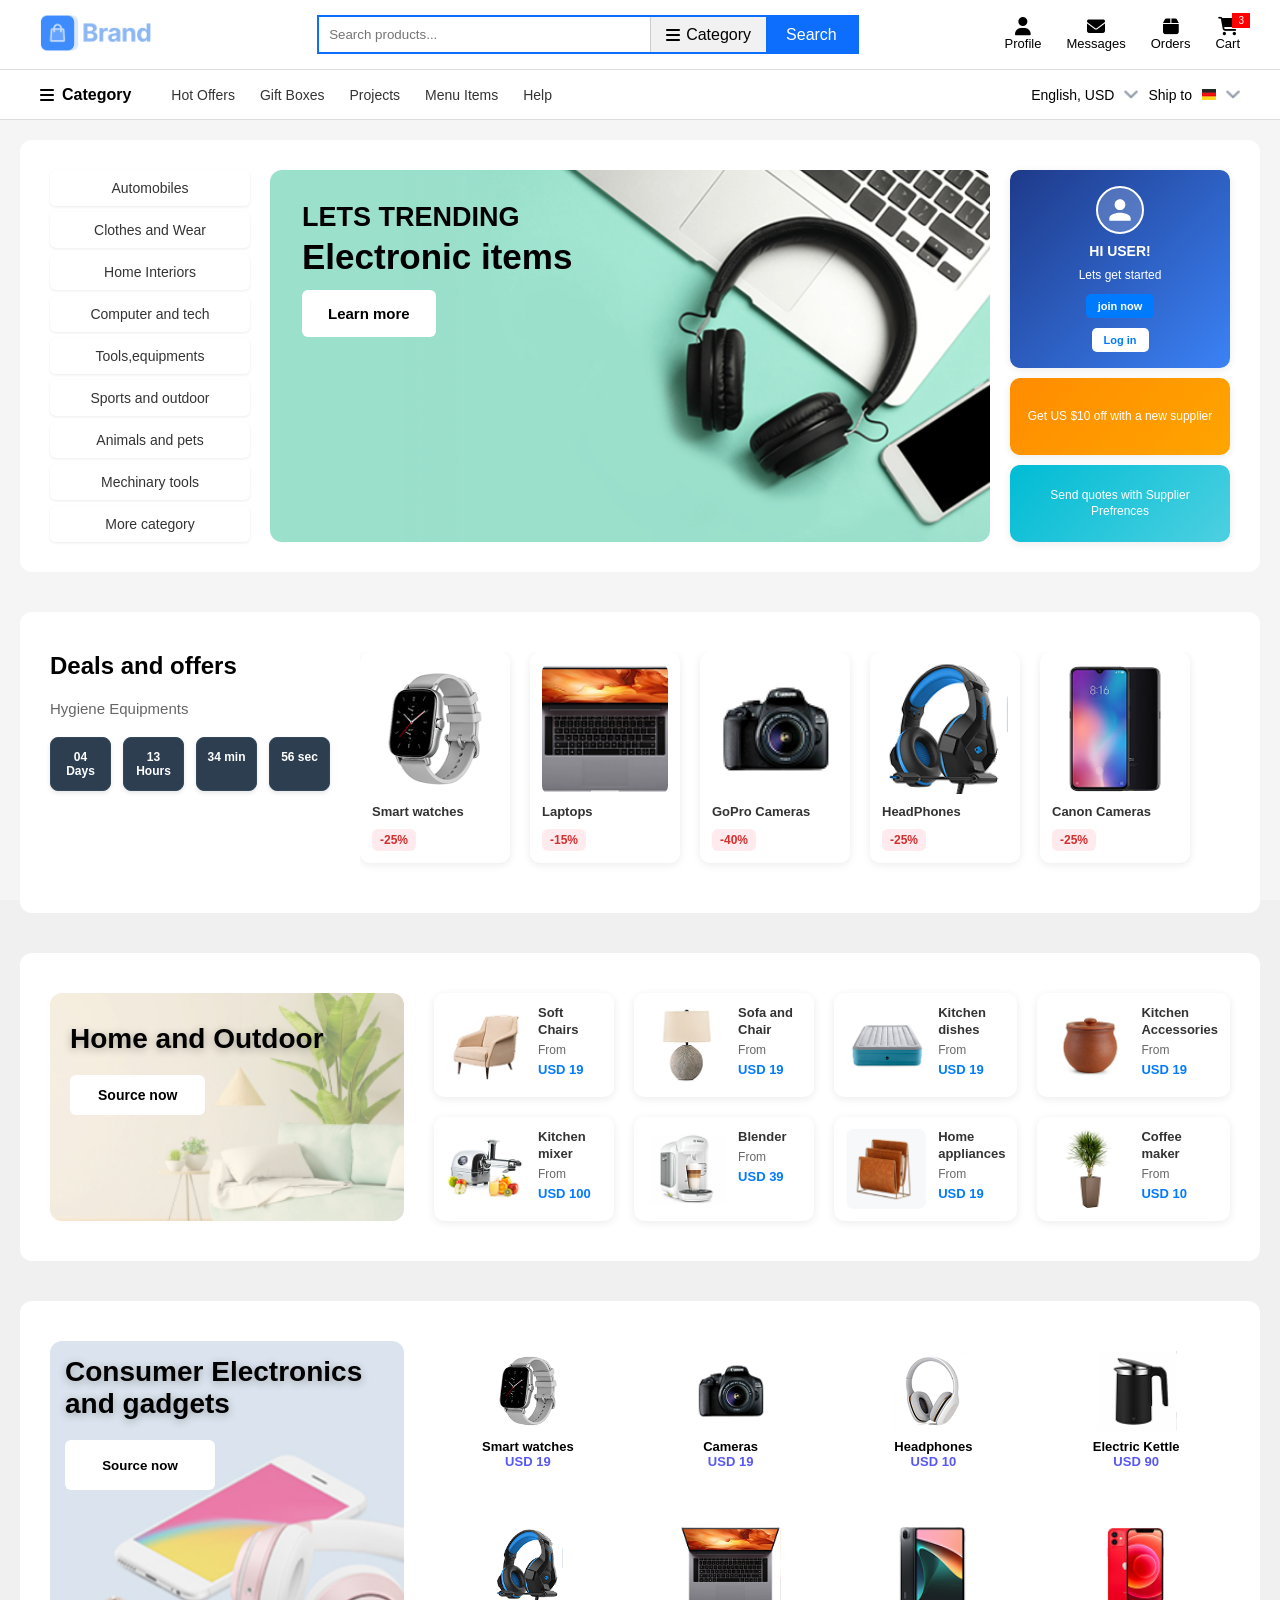
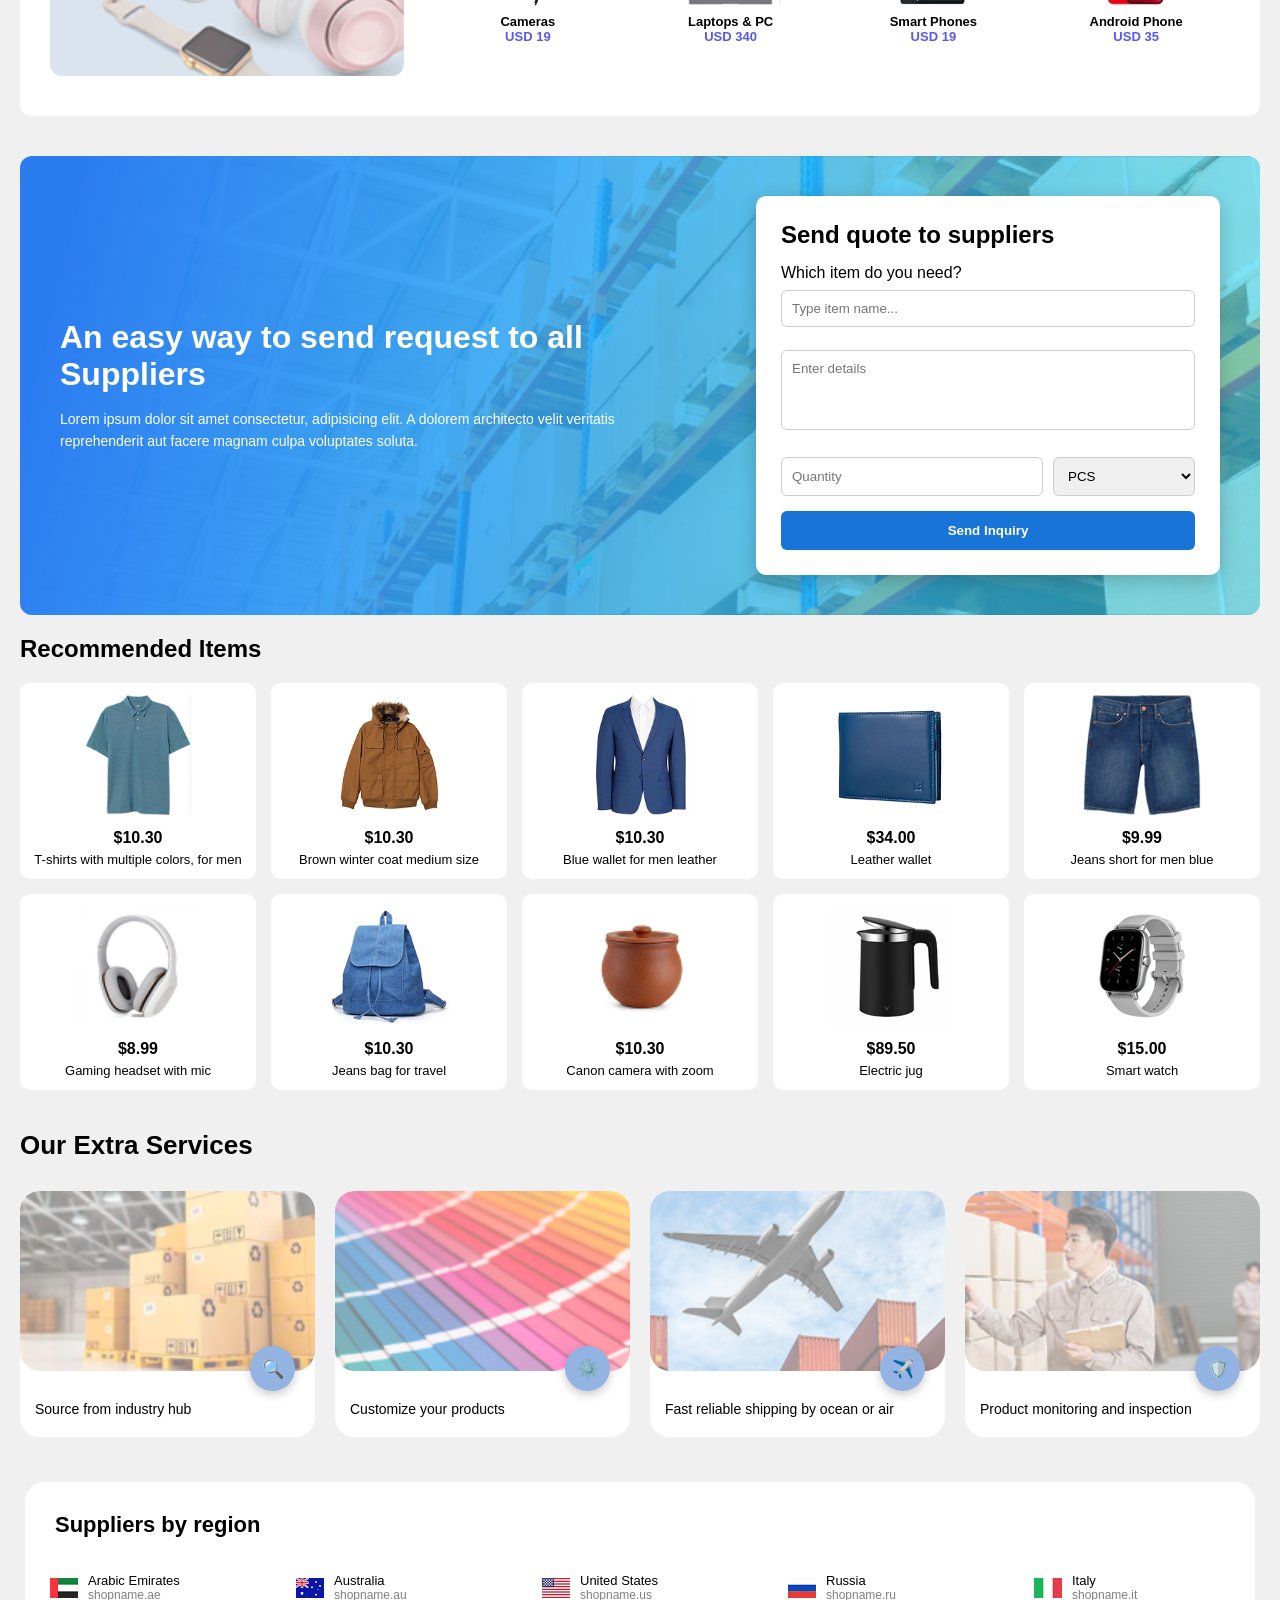
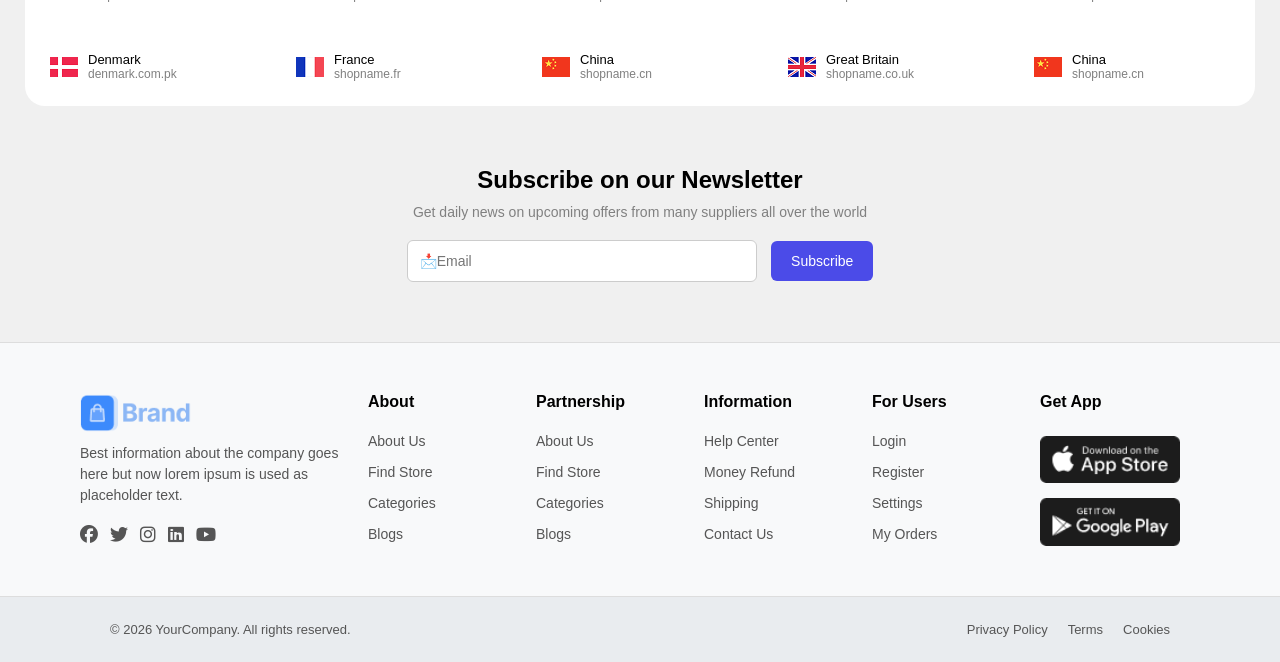
==== commit 9f12d9ee: "Design and style homepage sections: extra services, suppliers by region, and newsletter - Implemente" ====
--- a/index.html
+++ b/index.html
@@ -188,7 +188,6 @@
         <p>USD 19</p>
       </div>
     </div>
-
     <div class="product-card">
       <img src="/assets/Image/tech/6.png" alt="camera"/>
       <div class="product-info">
@@ -196,7 +195,6 @@
         <p>USD 19</p>
       </div>
     </div>
-
     <div class="product-card">
       <img src="/assets/Image/tech/image 86.png" alt="headphones"/>
       <div class="product-info">
@@ -204,7 +202,6 @@
         <p>USD 10</p>
       </div>
     </div>
-
     <div class="product-card">
       <img src="/assets/Image/tech/image 85.png" alt="kettle"/>
       <div class="product-info">
@@ -212,7 +209,6 @@
         <p>USD 90</p>
       </div>
     </div>
-
     <div class="product-card">
       <img src="/assets/Image/tech/image 29.png" alt="camera"/>
       <div class="product-info">
@@ -248,9 +244,7 @@
   </div>
 </div>
   </div>
-
  <div class="request-form">
-
   <!-- LEFT SIDE -->
   <div class="request-left">
     <h1>An easy way to send request to all Suppliers</h1>
@@ -260,17 +254,12 @@
       magnam culpa voluptates soluta.
     </p>
   </div>
-
   <div class="request-right">
     <form class="form-box">
-
       <h2>Send quote to suppliers</h2>
-
       <label>Which item do you need?</label>
       <input type="text" placeholder="Type item name..." />
-
       <textarea placeholder="Enter details"></textarea>
-
       <div class="form-row">
         <input type="text" placeholder="Quantity" />
         <select>
@@ -279,16 +268,12 @@
           <option>Boxes</option>
         </select>
       </div>
-
       <button type="submit">Send Inquiry</button>
-
     </form>
   </div>
-
 </div>
 <div class="recommended-items">
   <h2>Recommended Items</h2>
-
   <div class="items-grid">
 
     <div class="item-card">
@@ -345,7 +330,6 @@
       <p class="title">Electric jug</p>
     </div>
 
-    <!-- Optional: add 1 more to make exactly 10 -->
     <div class="item-card">
       <img src="/assets/Image/tech/8.png" alt="">
       <p class="price">$15.00</p>
@@ -353,6 +337,133 @@
     </div>
 
   </div>
+</div>
+
+
+<div class="extra-service">
+   <h2>Our Extra Services</h2>
+  <div class="service-card">
+    <div class="image-box">
+      <img src="/assets/Image/backgrounds/Mask group.png" alt="">
+      <span class="icon">🔍</span>
+    </div>
+    <p>Source from industry hub</p>
+  </div>
+
+  <div class="service-card">
+    <div class="image-box">
+      <img src="/assets/Image/backgrounds/Mask group (1).png" alt="">
+      <span class="icon">⚙️</span>
+    </div>
+    <p>Customize your products</p>
+  </div>
+
+  <div class="service-card">
+    <div class="image-box">
+      <img src="/assets/Image/backgrounds/image 106.png" alt="">
+      <span class="icon">✈️</span>
+    </div>
+    <p>Fast reliable shipping by ocean or air</p>
+  </div>
+
+  <div class="service-card">
+    <div class="image-box">
+      <img src="/assets/Image/backgrounds/image 107.png" alt="">
+      <span class="icon">🛡️</span>
+    </div>
+    <p>Product monitoring and inspection</p>
+  </div>
+
+</div>
+<!-- flags -->
+ <div class="flags">
+  <h2>Suppliers by region</h2>
+
+  <div class="flag-card">
+    <img src="/assets/Layout1/Image/flags/AE@2x.png" alt="Arabic Emirates">
+    <div>
+      <p>Arabic Emirates</p>
+      <p>shopname.ae</p>
+    </div>
+  </div>
+
+  <div class="flag-card">
+    <img src="/assets/Layout1/Image/flags/icon.png" alt="Australia">
+    <div>
+      <p>Australia</p>
+      <p>shopname.au</p>
+    </div>
+  </div>
+
+  <div class="flag-card">
+    <img src="/assets/Layout1/Image/flags/US@2x.png" alt="United States">
+    <div>
+      <p>United States</p>
+      <p>shopname.us</p>
+    </div>
+  </div>
+
+  <div class="flag-card">
+    <img src="/assets/Layout1/Image/flags/RU@2x.png" alt="Russia">
+    <div>
+      <p>Russia</p>
+      <p>shopname.ru</p>
+    </div>
+  </div>
+
+  <div class="flag-card">
+    <img src="/assets/Layout1/Image/flags/IT@2x.png" alt="Italy">
+    <div>
+      <p>Italy</p>
+      <p>shopname.it</p>
+    </div>
+  </div>
+
+  <div class="flag-card">
+    <img src="/assets/Layout1/Image/flags/DK@2x.png" alt="Denmark">
+    <div>
+      <p>Denmark</p>
+      <p>denmark.com.pk</p>
+    </div>
+  </div>
+
+  <div class="flag-card">
+    <img src="/assets/Layout1/Image/flags/FR@2x.png" alt="France">
+    <div>
+      <p>France</p>
+      <p>shopname.fr</p>
+    </div>
+  </div>
+
+  <div class="flag-card">
+    <img src="/assets/Layout1/Image/flags/CN@2x.png" alt="China">
+    <div>
+      <p>China</p>
+      <p>shopname.cn</p>
+    </div>
+  </div>
+
+  <div class="flag-card">
+    <img src="/assets/Layout1/Image/flags/GB@2x.png" alt="Great Britain">
+    <div>
+      <p>Great Britain</p>
+      <p>shopname.co.uk</p>
+    </div>
+  </div>
+  <div class="flag-card">
+    <img src="/assets/Layout1/Image/flags/CN@2x.png" alt="China">
+    <div>
+      <p>China</p>
+      <p>shopname.cn</p>
+    </div>
+  </div>
+</div>
+
+<div class ="newsletter">
+  <h1>Subscribe on our Newsletter</h1>
+  <p>Get daily news on upcoming offers from many suppliers all over the world</p>
+  <input type="text" placeholder="📩Email">
+  <button>Subscribe</button>
 </div>
   <div id="footer"></div>
 
--- a/content.css
+++ b/content.css
@@ -1,6 +1,7 @@
 /* Global Styling */
 html, body {
   height: 100%;
+  padding: 0;
   margin: 0;
   font-family: 'Segoe UI', Tahoma, Geneva, Verdana, sans-serif;
   background-color: #f0f0f0;
@@ -722,11 +723,6 @@
 .form-box button:hover {
   background: #0f5bb5;
 }
-body {
-  background: #f5f5f5;
-  font-family: Arial, sans-serif;
-}
-
 /* MAIN SECTION */
 .recommended-items {
   margin: 20px;
@@ -777,4 +773,183 @@
   font-size: 13px;
   color: black;
   margin: 5px 0 0;
+}
+
+.extra-service {
+  display: grid;
+  grid-template-columns: repeat(4, 1fr);
+  gap: 20px; /* no gaps between cards */
+  padding:20px;
+
+}
+.extra-service h2 {
+  grid-column: 1 / -1;  /* spans all 4 columns */
+  margin-bottom: 10px;
+  font-size: 26px;
+  font-weight: 600;
+}
+/* CARD */
+.service-card {
+  background: #fff;
+  text-align: left;
+  border-radius: 20px;
+}
+
+/* IMAGE AREA */
+.image-box {
+  position: relative;
+  height: 180px;
+}
+
+.image-box img {
+  width: 100%;
+  height: 100%;
+  object-fit: cover;
+  display: block;
+  border-radius: 20px;
+}
+
+/* ICON ON RIGHT SIDE */
+.icon {
+  position: absolute;
+  bottom: -20px;
+  right: 20px;   
+  
+  width: 45px;
+  height: 45px;
+  background-color: rgb(147, 179, 227);
+  color: #fff;
+
+  display: flex;
+  align-items: center;
+  justify-content: center;
+
+  border-radius: 50%;
+  font-size: 18px;
+  box-shadow: 0 4px 10px rgba(0,0,0,0.2);
+}
+
+
+.service-card p {
+  padding: 30px 15px 20px;
+  font-size: 14px;
+  font-weight: 500;
+}
+.service-card {
+  transition: all 0.3s ease;
+  cursor: pointer;
+}
+
+.service-card:hover {
+  transform: translateY(-8px);
+  box-shadow: 0 10px 25px rgba(0, 0, 0, 0.15);
+}
+/* CONTAINER */
+.flags {
+  display: grid;
+  padding:10px;
+  grid-template-columns: repeat(5, 1fr); /* 5 per row */
+  gap: 20px;
+  margin: 25px;
+  background-color: #fff;
+  border-radius: 20px;
+}
+
+/* HEADING FULL WIDTH */
+.flags h2 {
+  margin-top: 20px;
+  grid-column: 1 / -1;
+  font-size: 22px;
+  font-weight: 600;
+  padding-left:20px;
+}
+
+/* EACH ITEM */
+.flag-card {
+  padding:15px;
+  /* padding-bottom: 5px; */
+  display: flex;
+  align-items: center;
+  gap: 10px;
+  cursor: pointer;
+  transition: all 0.3s ease;
+}
+
+/* IMAGE */
+.flag-card img {
+  width: 28px;
+  height: 20px;
+  object-fit: cover;
+}
+
+/* TEXT */
+.flag-card p {
+  margin: 0;
+  font-size: 13px;
+}
+
+.flag-card p:first-child {
+  font-weight: 500;
+}
+
+.flag-card p:last-child {
+  color: gray;
+  font-size: 12px;
+}
+
+/* HOVER EFFECT */
+.flag-card:hover {
+  transform: translateY(-3px);
+}
+/* CONTAINER CENTER */
+.newsletter {
+  text-align: center;
+  max-width: 500px;
+  margin: 60px auto; /* center horizontally */
+}
+
+/* HEADING */
+.newsletter h1 {
+  font-size: 24px;
+  margin-bottom: 10px;
+}
+
+/* PARAGRAPH */
+.newsletter p {
+  font-size: 14px;
+  color: gray;
+  margin-bottom: 20px;
+}
+
+.newsletter input {
+  width: 70%;
+  padding: 12px;
+  border: 1px solid #ccc;
+  border-radius: 6px;
+  outline: none;
+  font-size: 14px;
+  margin-right: 10px;
+  transition: 0.3s;
+}
+
+
+.newsletter input:focus {
+  border-color: navy;
+  box-shadow: 0 0 5px rgba(0,0,128,0.3);
+}
+
+
+.newsletter button {
+  padding: 12px 20px;
+  background-color: rgb(75, 75, 232);
+  color: white;
+  border: none;
+  border-radius: 6px;
+  cursor: pointer;
+  font-size: 14px;
+  transition: 0.3s;
+}
+
+.newsletter button:hover {
+  background-color: #214b93;
 }
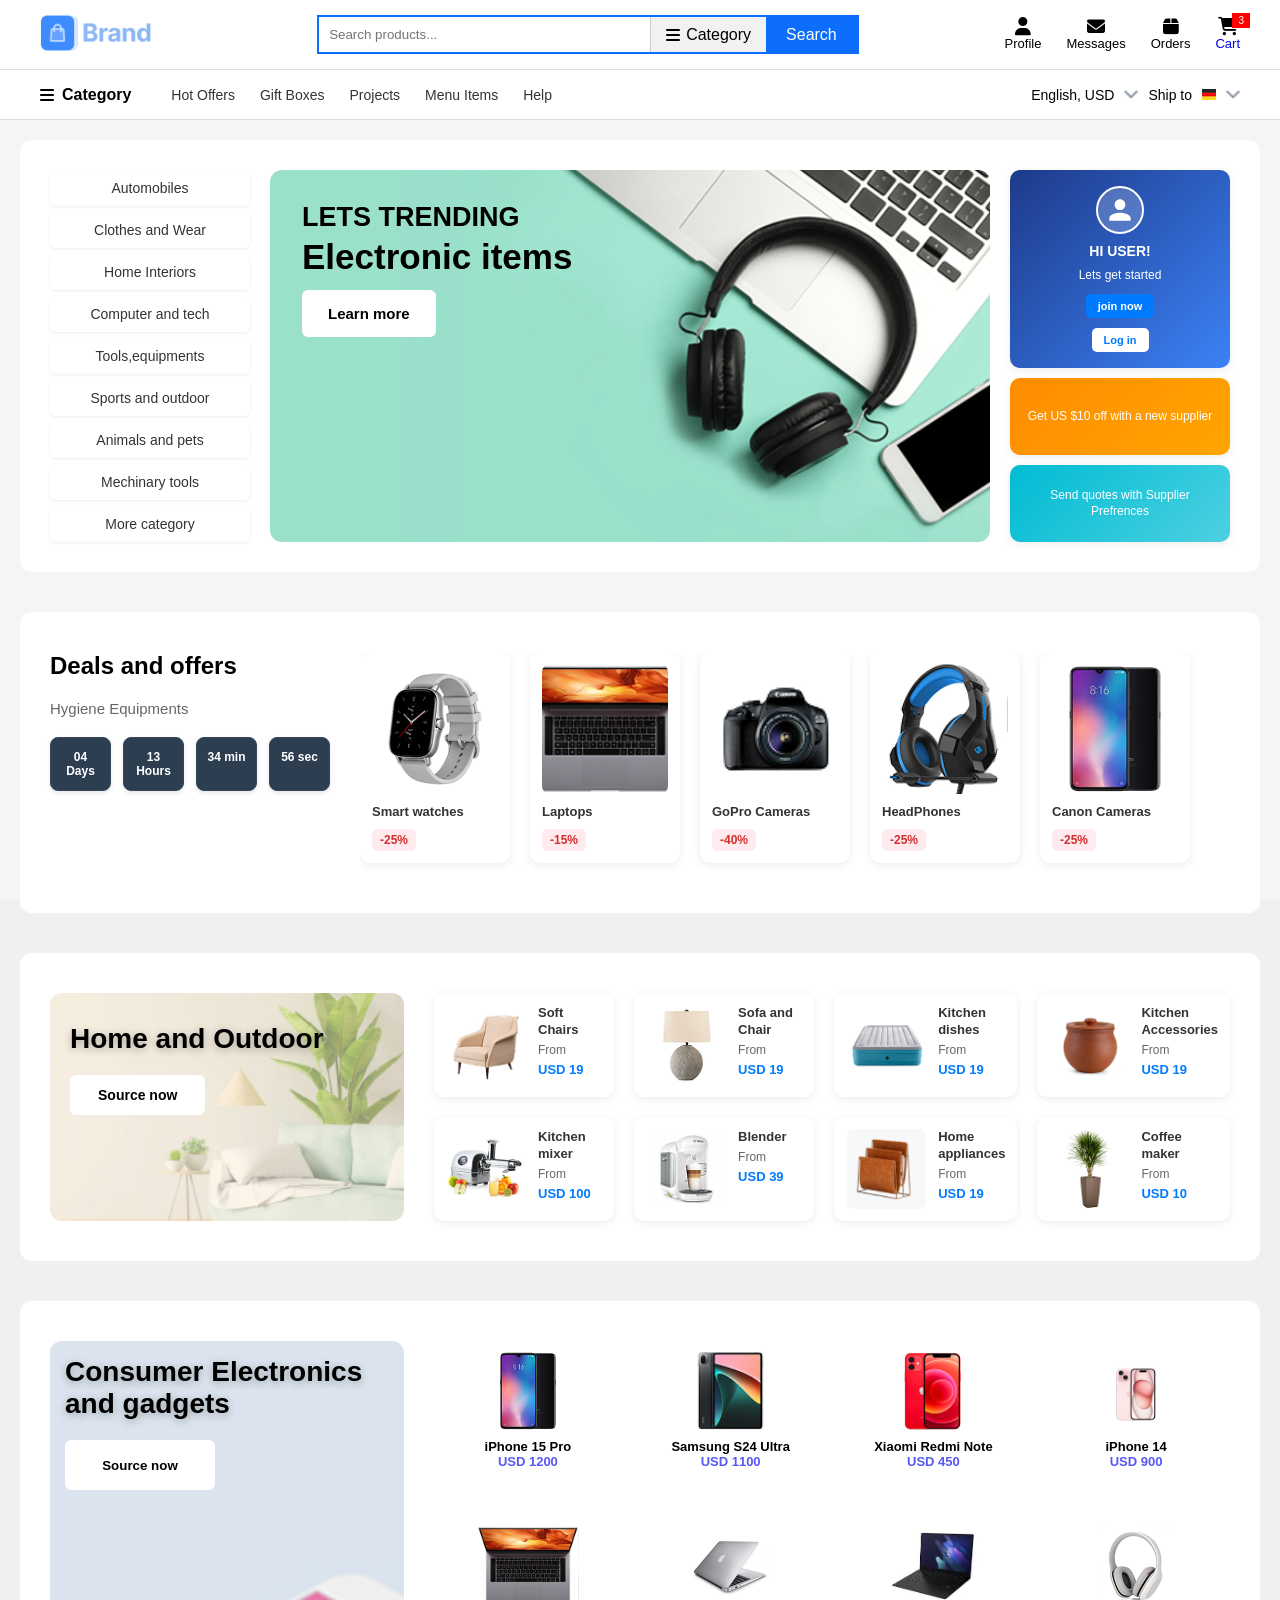
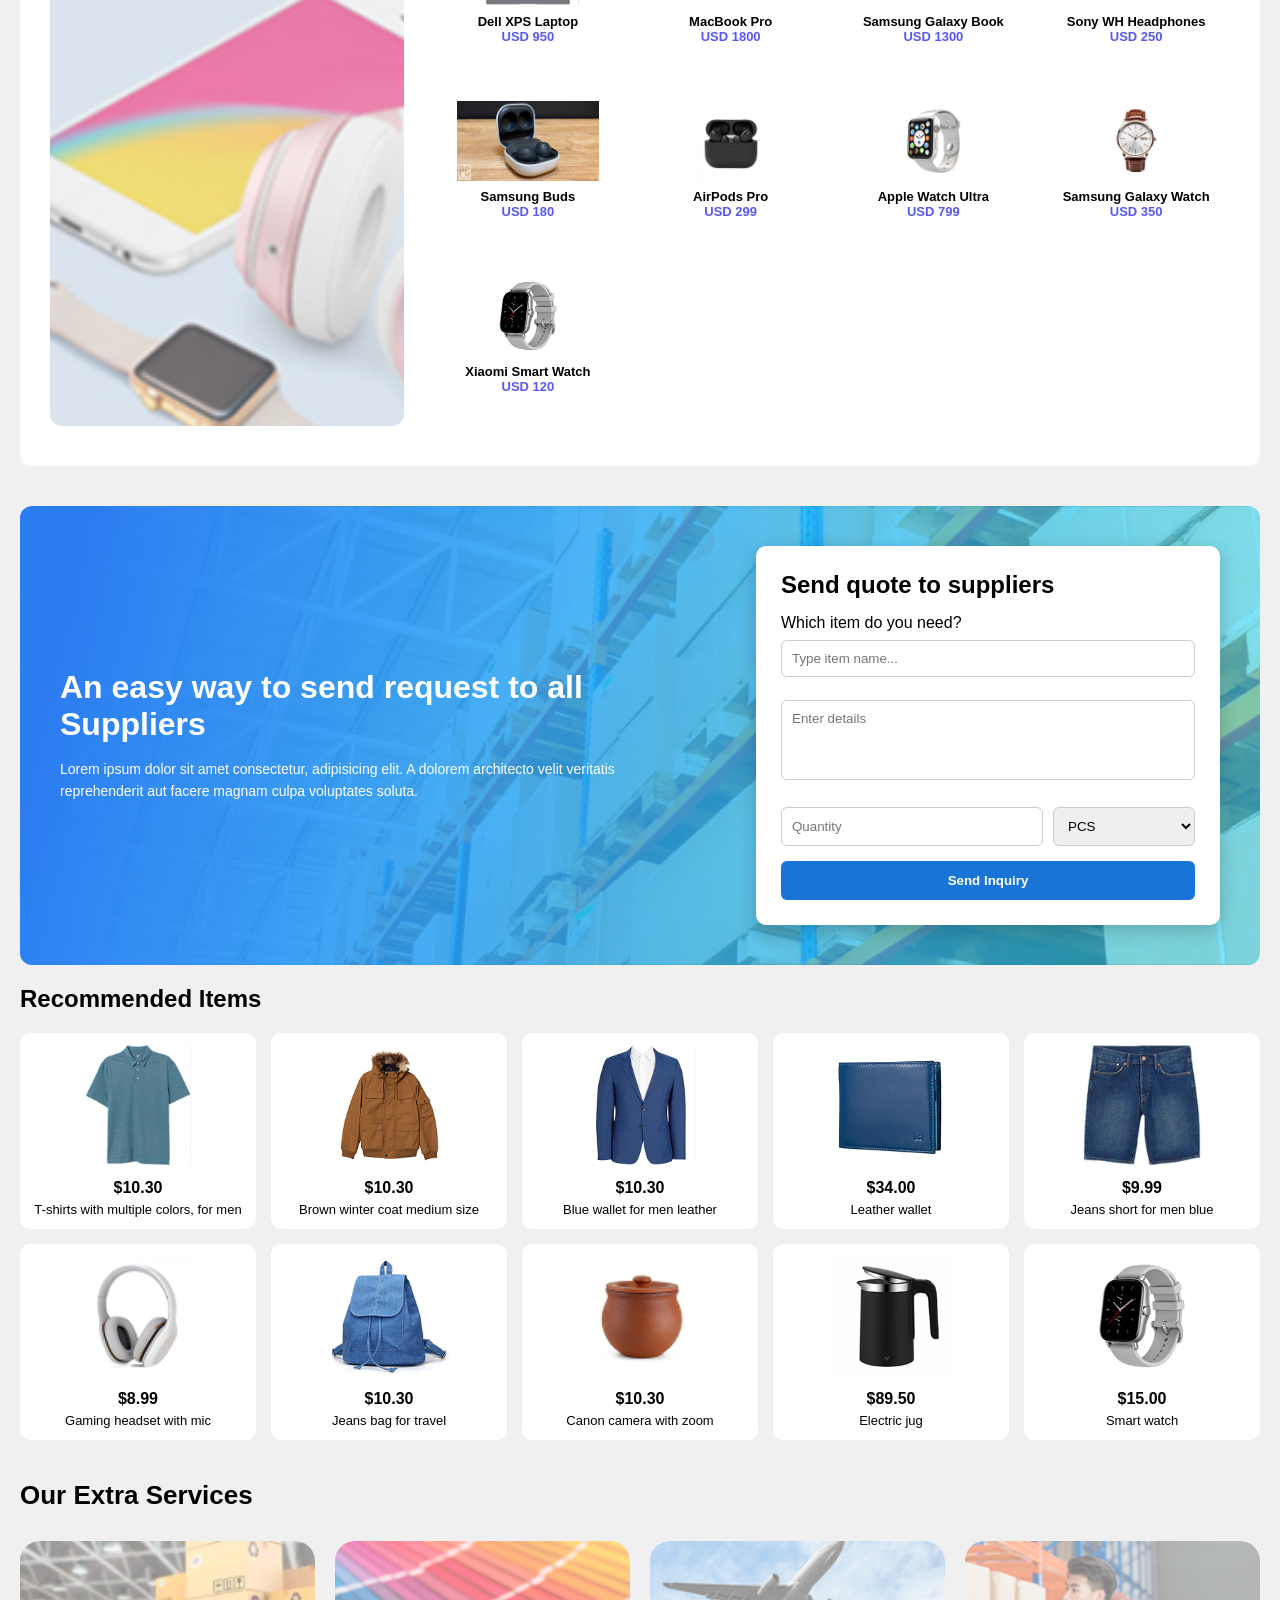
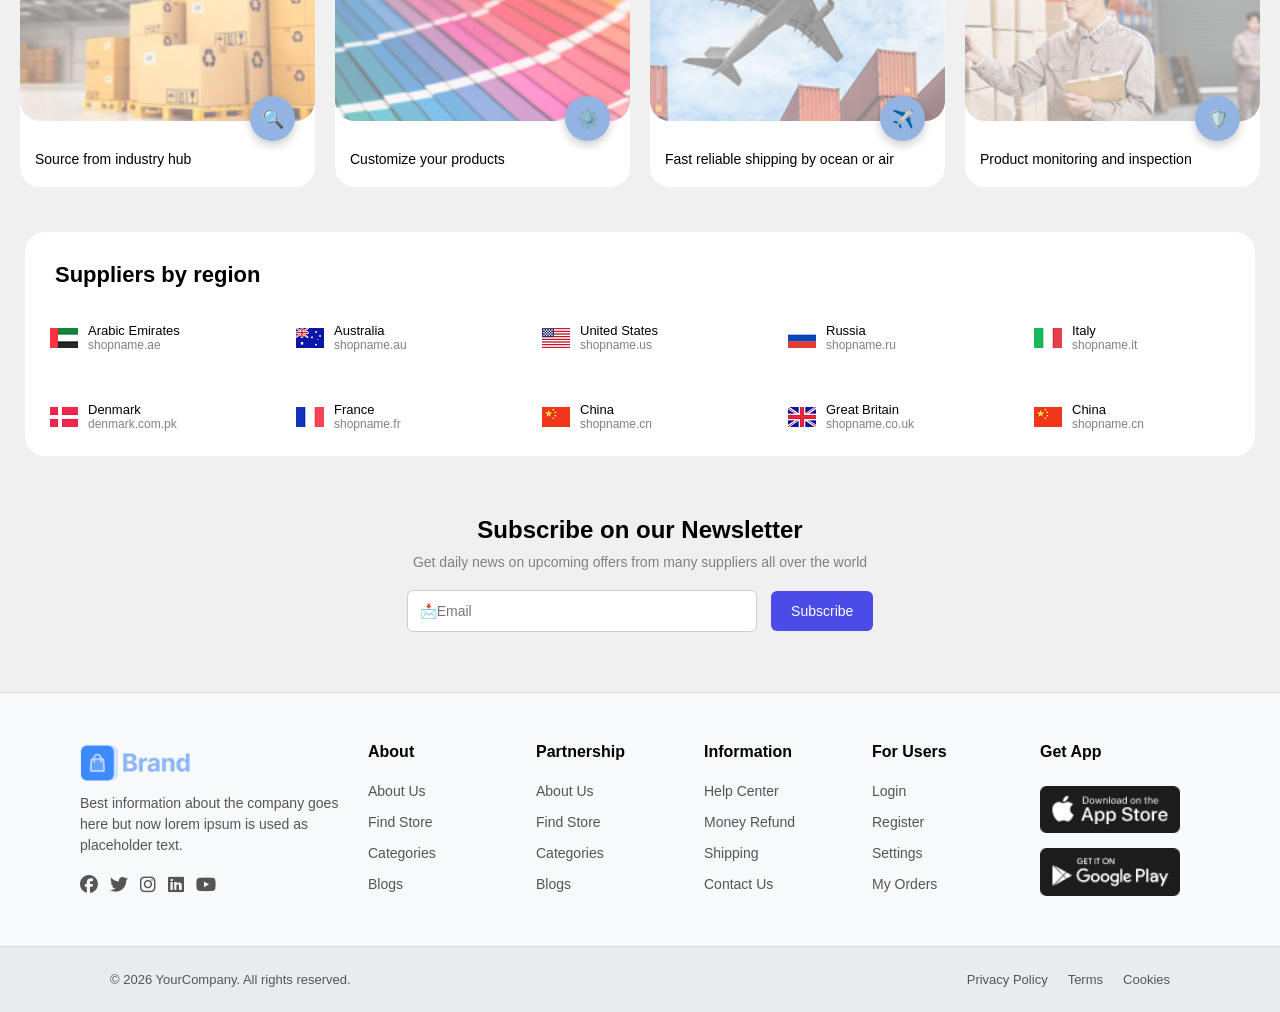
==== commit 0836f911: "feat: implement full ecommerce category and cart system with filters and dynamic product management " ====
--- a/index.html
+++ b/index.html
@@ -14,10 +14,12 @@
   <div id="content">
      <div class = "left-side">
           <ul>
-            <li>Automobiles</li>
+           <a href = "category.html" style = "text-decoration: none;">
+             <li>Automobiles</li>
+           </a>
             <li>Clothes and Wear</li>
             <li>Home Interiors</li>
-            <li>Computer and tech</li>
+            <a href = "category.html" style = "text-decoration: none;"><li>Computer and tech</li></a>
             <li>Tools,equipments</li>
             <li>Sports and outdoor</li>
             <li>Animals and pets</li>
@@ -471,19 +473,8 @@
 <div>
   
 </div>
-<script>
-  fetch("header.html")
-    .then(res => res.text())
-    .then(data => {
-      document.getElementById("header").innerHTML = data;
-    });
-
-  fetch("footer.html")
-    .then(res => res.text())
-    .then(data => {
-      document.getElementById("footer").innerHTML = data;
-    });
-</script>
+<script src="products.js"></script>
+<script src="script.js"></script>
 
 </body>
 </html>
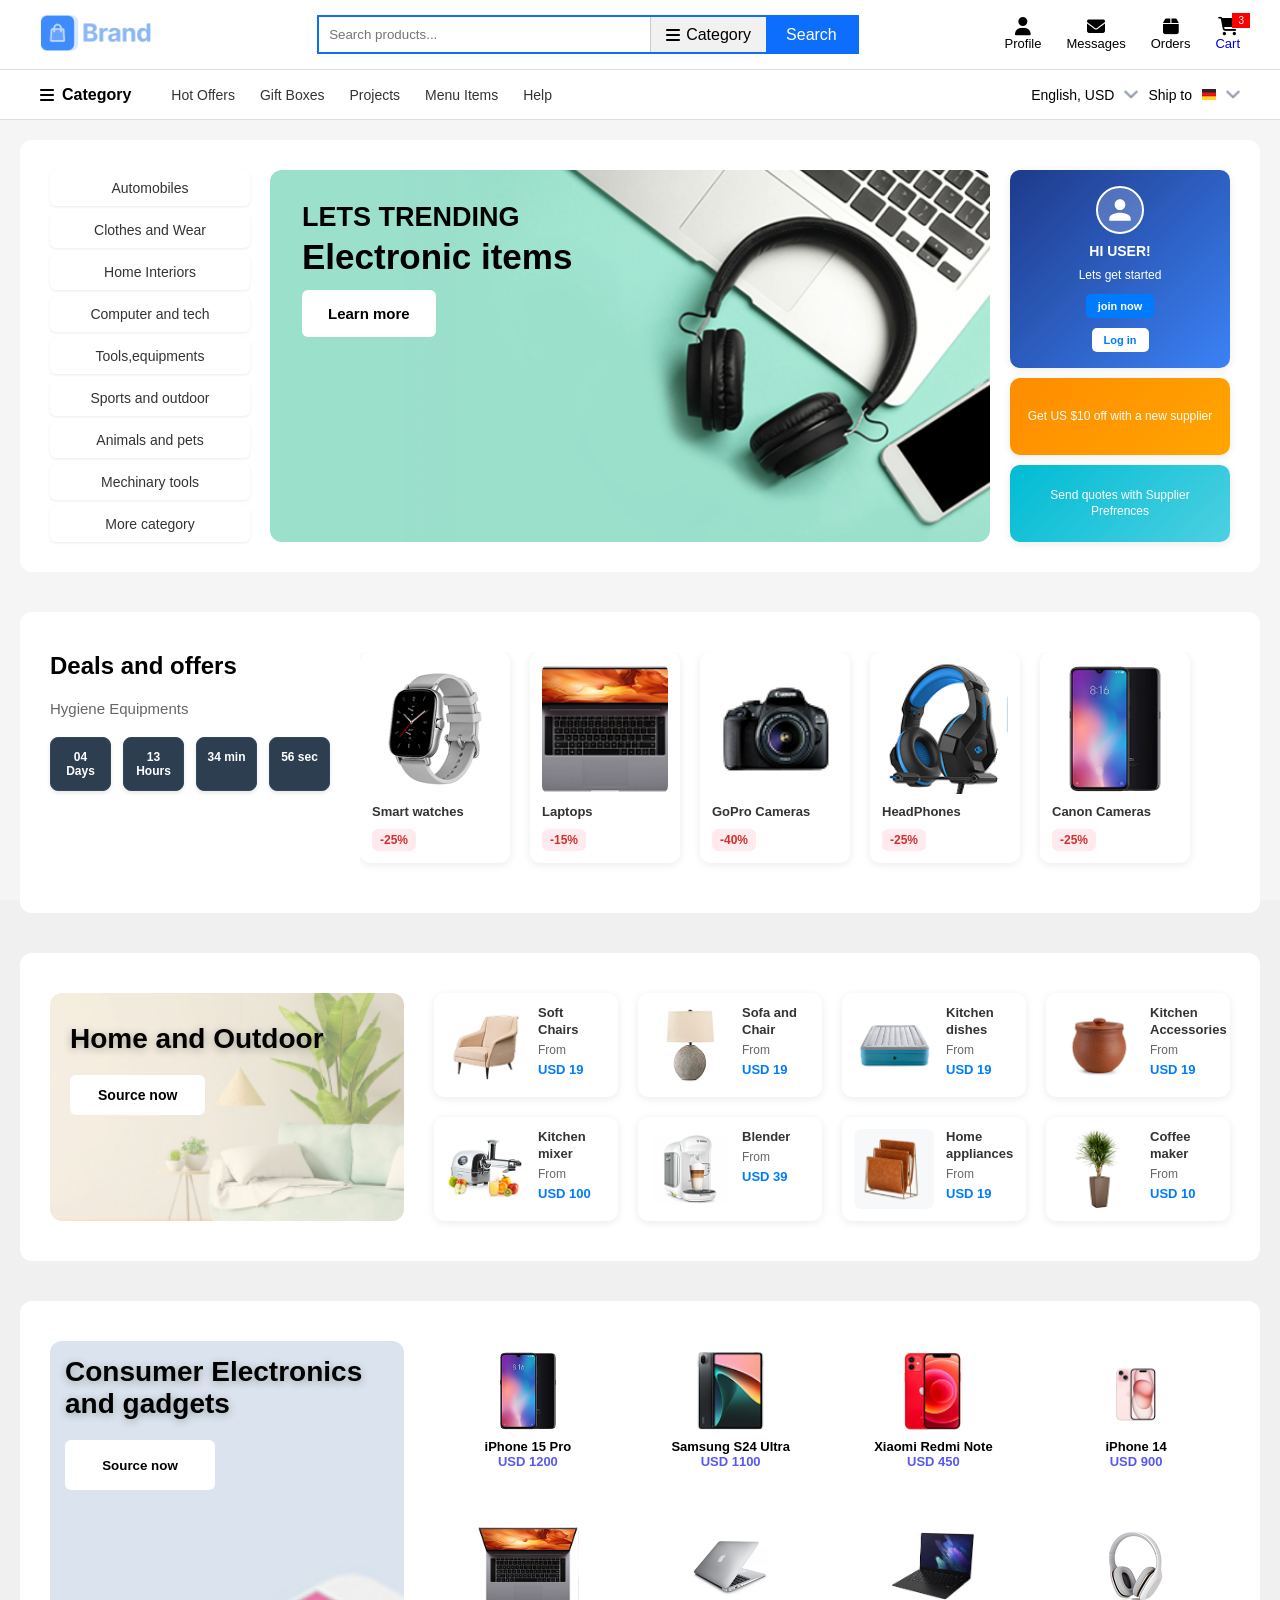
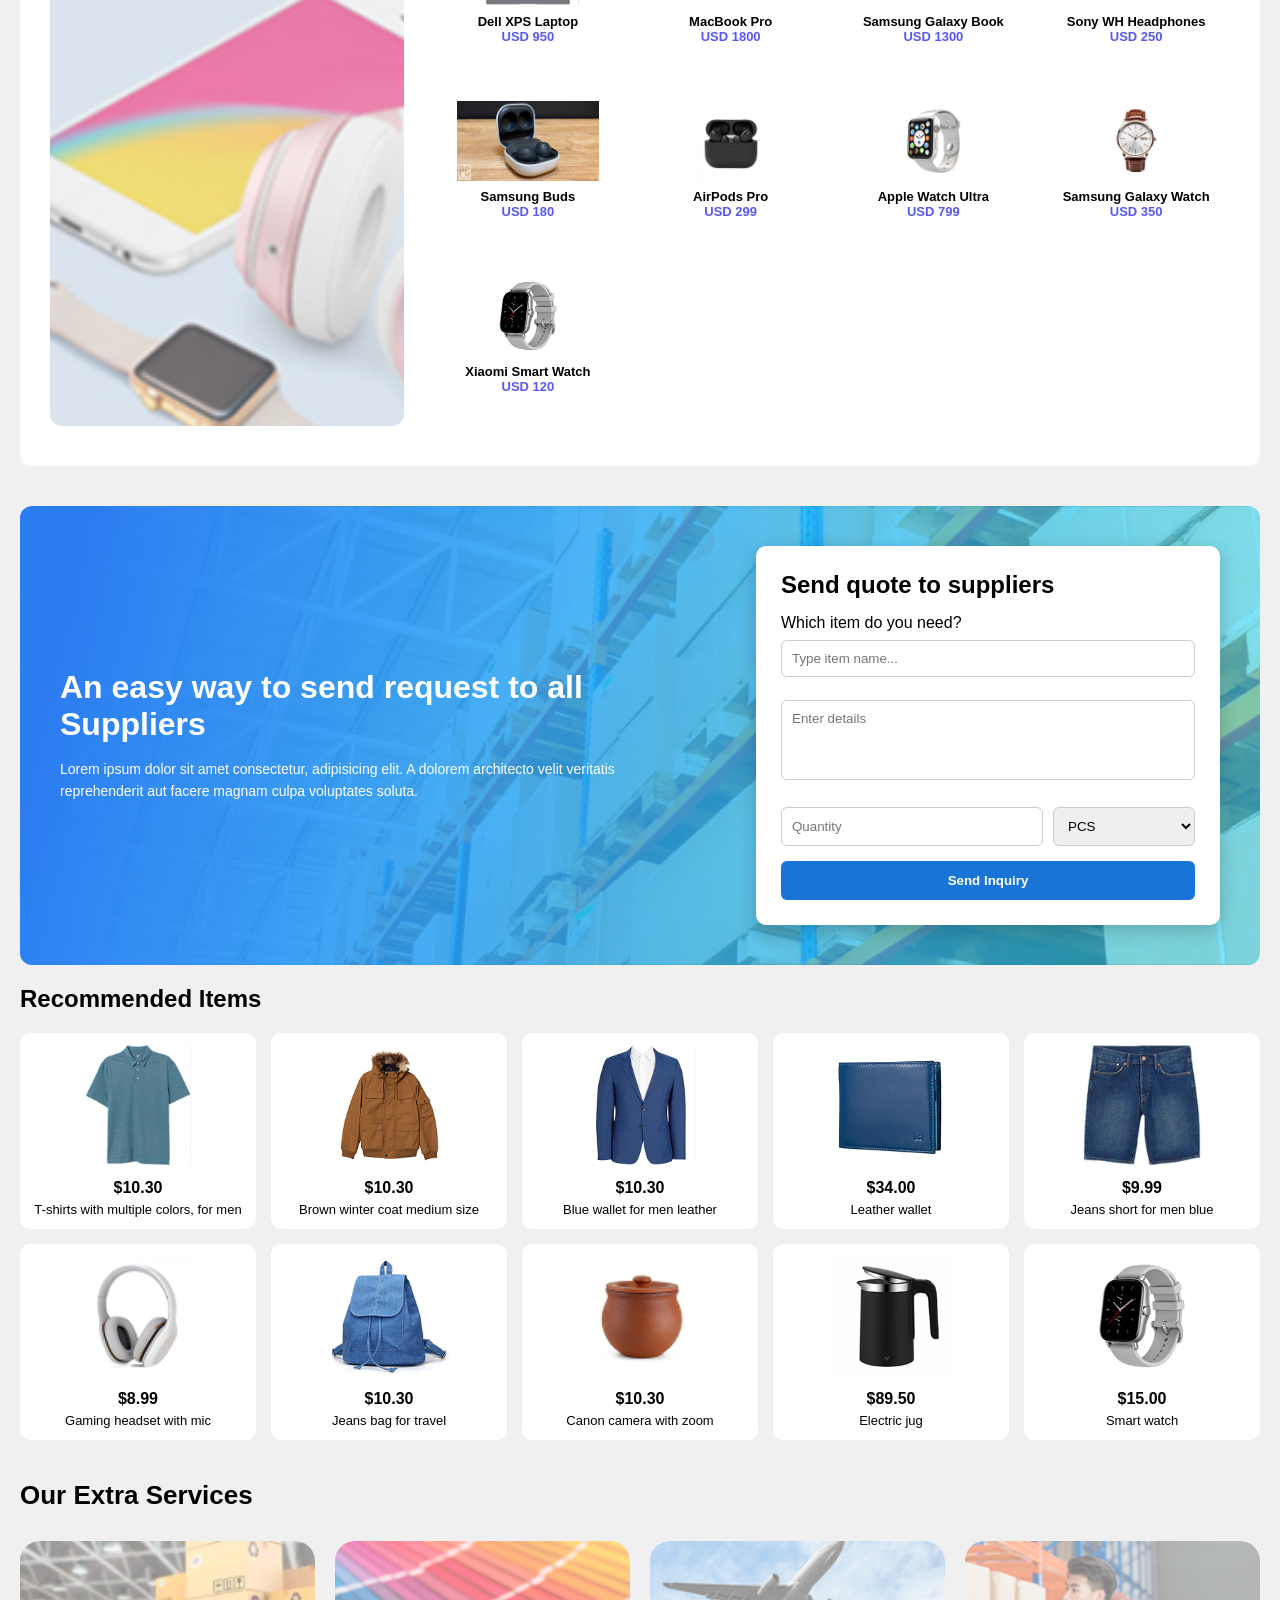
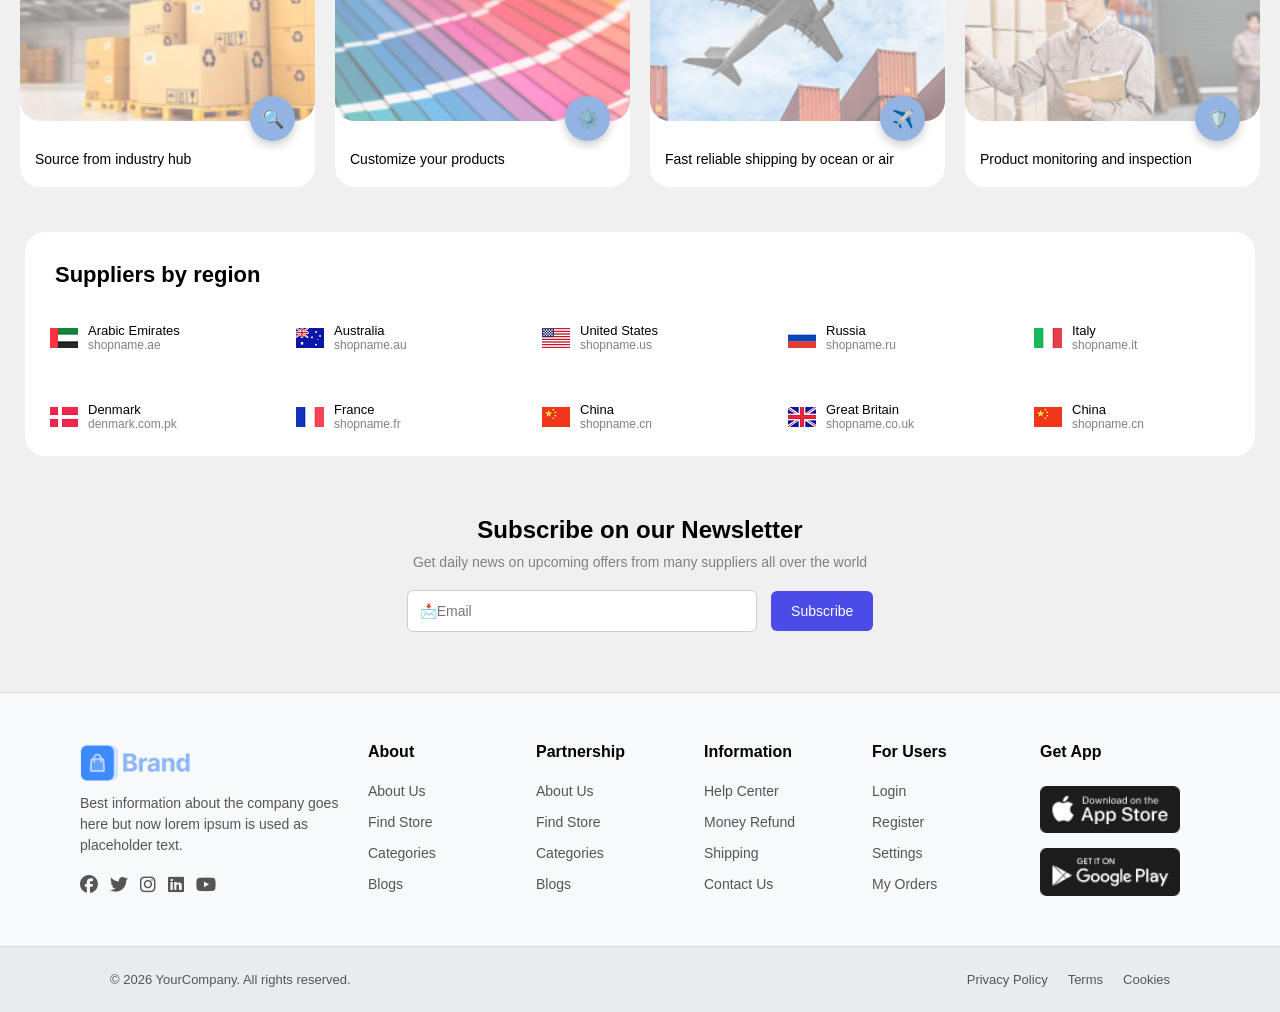
==== commit 91a760ed: "add every feature make every page responsive and also make it submission ready" ====
--- a/index.html
+++ b/index.html
@@ -17,7 +17,7 @@
            <a href = "category.html" style = "text-decoration: none;">
              <li>Automobiles</li>
            </a>
-            <li>Clothes and Wear</li>
+            <a href = "details.html" style = "text-decoration: none;"><li>Clothes and Wear</li></a>
             <li>Home Interiors</li>
             <a href = "category.html" style = "text-decoration: none;"><li>Computer and tech</li></a>
             <li>Tools,equipments</li>
--- a/content.css
+++ b/content.css
@@ -6,7 +6,14 @@
   font-family: 'Segoe UI', Tahoma, Geneva, Verdana, sans-serif;
   background-color: #f0f0f0;
 }
-
+/* STICKY NAVBAR */
+#header{
+    position: sticky;
+    top: 0;
+    z-index: 9999;
+    background: #fff;
+    width: 100%;
+}
 .page-wrapper {
   min-height: 100vh;
   display: flex;
@@ -952,4 +959,120 @@
 
 .newsletter button:hover {
   background-color: #214b93;
+}
+
+
+/* =========================
+   GLOBAL RESPONSIVE FIX
+========================= */
+
+img{
+    max-width:100%;
+    height:auto;
+}
+
+/* =========================
+   MAIN LAYOUT RESPONSIVE
+========================= */
+
+#content{
+    display:flex;
+    gap:20px;
+}
+
+/* LEFT MENU */
+.left-side{
+    width:220px;
+}
+
+/* MIDDLE */
+.midle-side{
+    flex:1;
+}
+
+/* RIGHT */
+.right-side{
+    width:260px;
+}
+
+/* =========================
+   TABLET VIEW
+========================= */
+
+@media(max-width:992px){
+
+    #content{
+        flex-wrap:wrap;
+    }
+
+    .left-side{
+        width:100%;
+        order:1;
+    }
+
+    .midle-side{
+        width:100%;
+        order:2;
+    }
+
+    .right-side{
+        width:100%;
+        order:3;
+        display:flex;
+        gap:10px;
+        flex-wrap:wrap;
+    }
+
+    .right-side > div{
+        flex:1;
+        min-width:200px;
+    }
+}
+
+/* =========================
+   MOBILE VIEW
+========================= */
+
+@media(max-width:600px){
+
+    .midle-side{
+        flex-direction:column;
+        text-align:center;
+    }
+
+    .midle-side img{
+        width:100%;
+    }
+
+    .left-side ul{
+        display:flex;
+        flex-wrap:wrap;
+        gap:10px;
+    }
+
+    .left-side li{
+        font-size:13px;
+        padding:5px;
+        background:#f5f5f5;
+        border-radius:5px;
+    }
+
+    .items-sideright{
+        display:grid;
+        grid-template-columns:repeat(2,1fr);
+        gap:10px;
+    }
+
+    .product-card{
+        flex-direction:column;
+        text-align:center;
+    }
+}
+
+/* VERY SMALL MOBILE */
+@media(max-width:400px){
+
+    .items-sideright{
+        grid-template-columns:1fr;
+    }
 }
